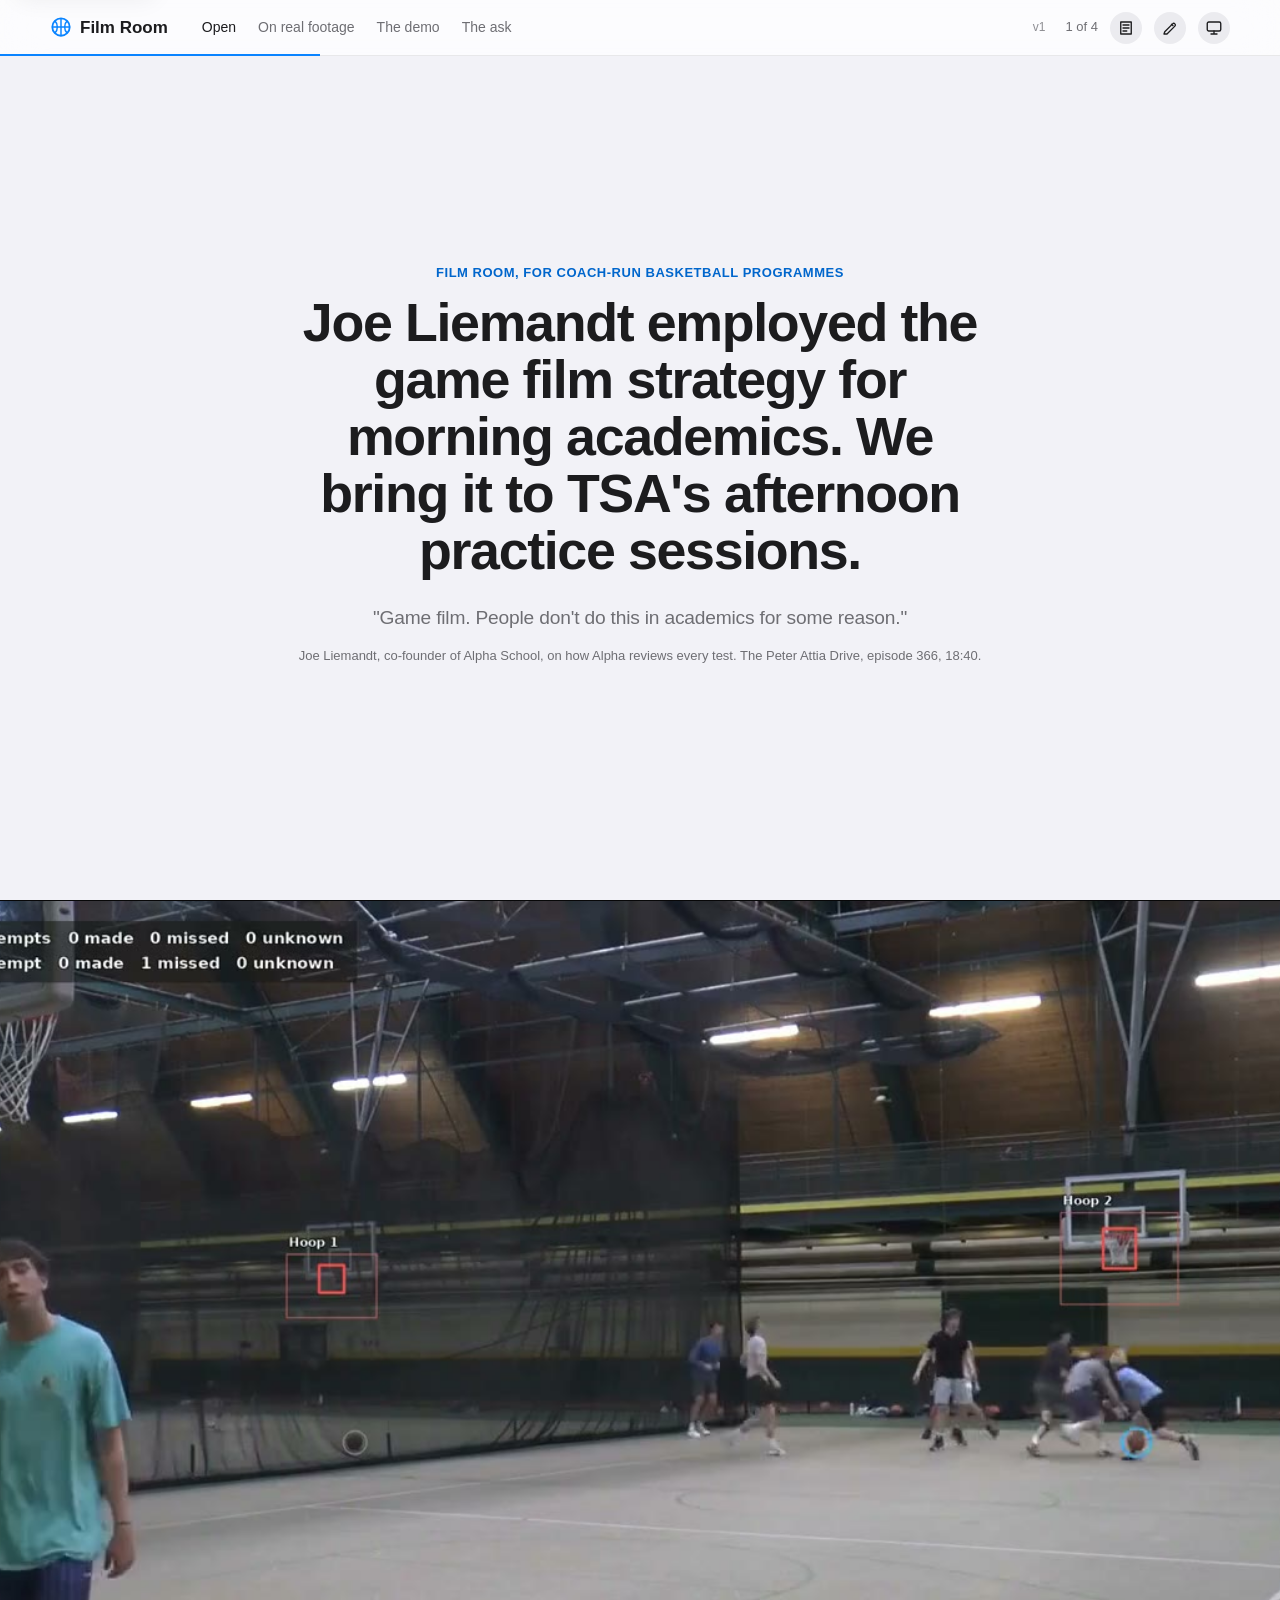
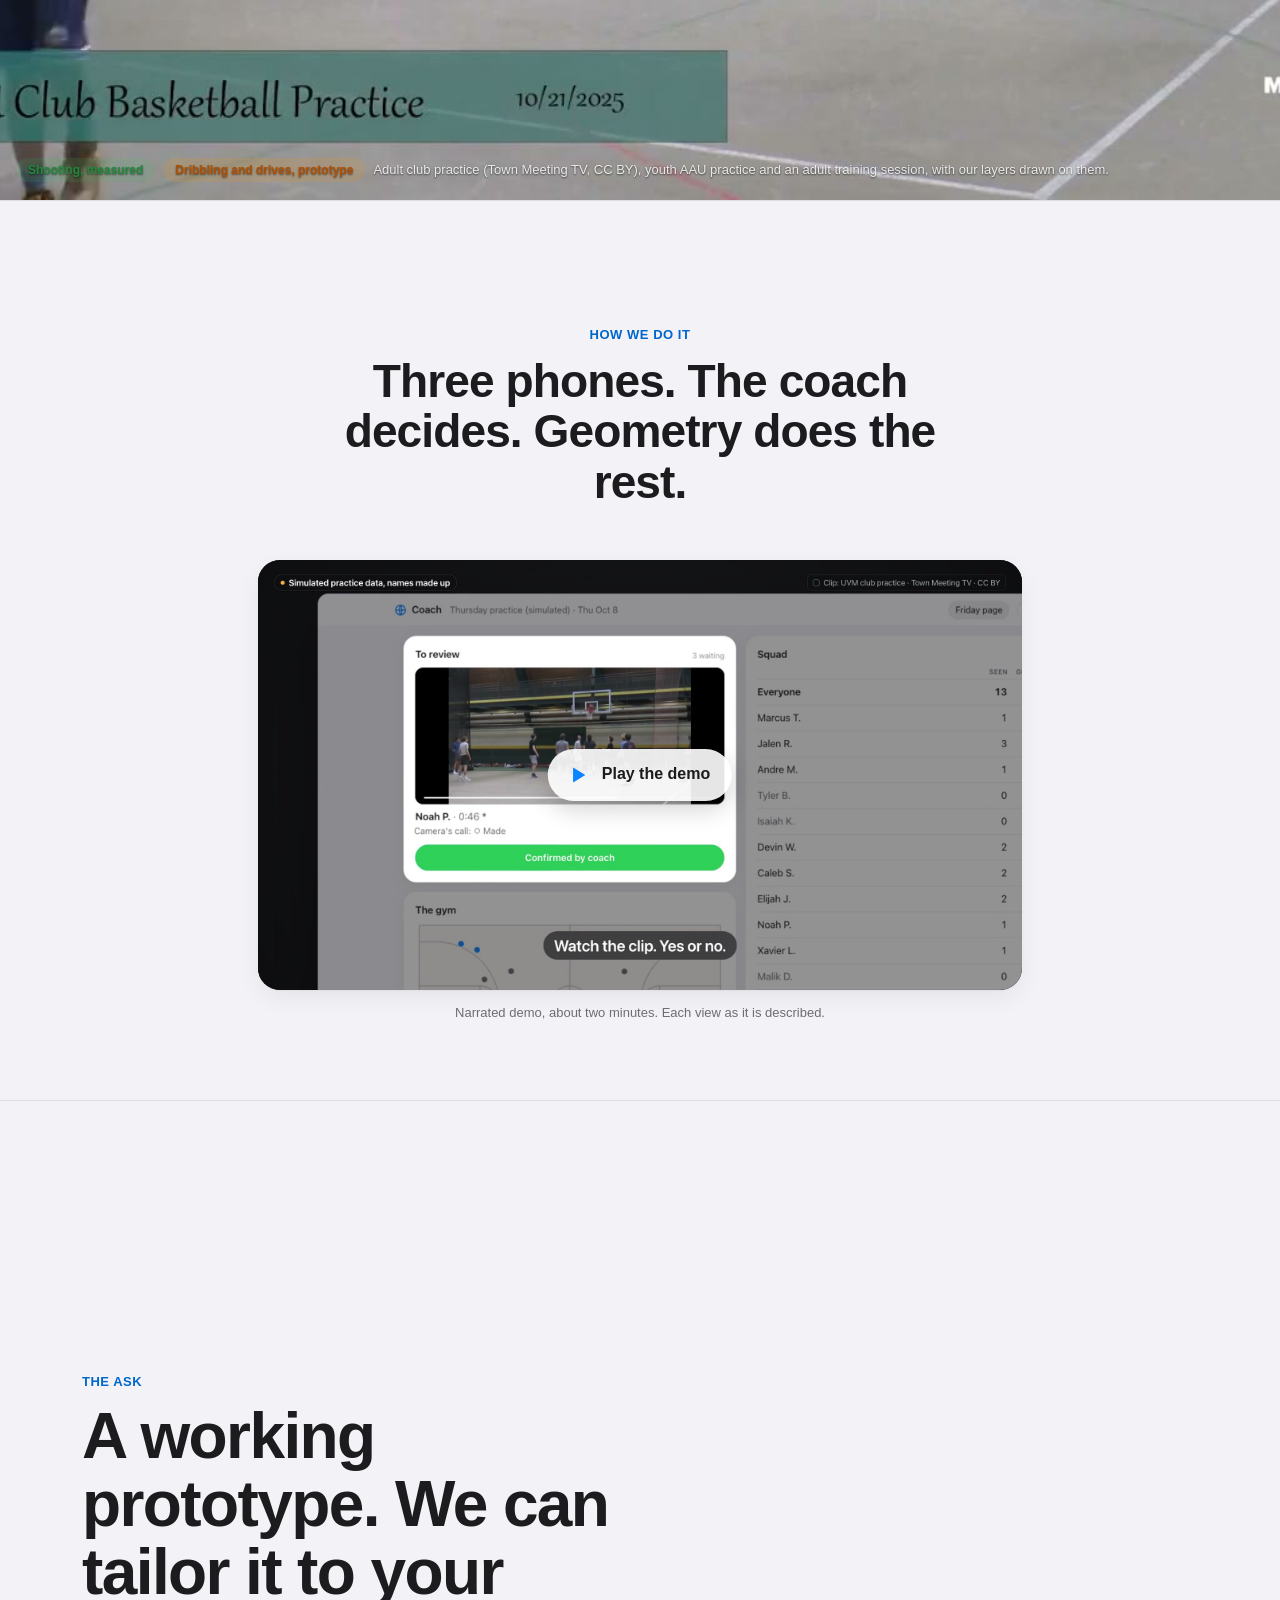
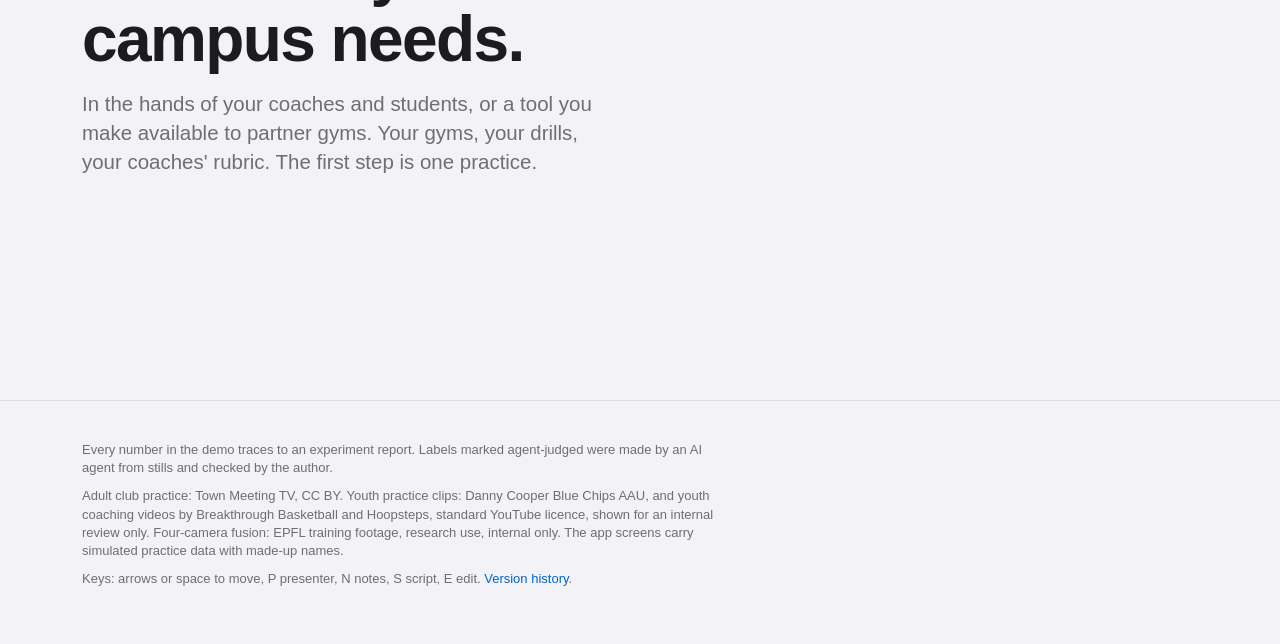
==== index.html @ 96614eb0 "Film Room pitch page v1: four sections, script drawer, edit mode, publish to GitHub Co-Authored-By: " ====
<!doctype html>
<html lang="en">
<head>
<meta charset="utf-8">
<meta name="viewport" content="width=device-width, initial-scale=1, viewport-fit=cover">
<title>Film Room</title>
<meta name="description" content="Film Room brings the game film strategy to the afternoon practice session. Three phones a coach sets up put every drill, every basket and every child on record.">
<meta name="color-scheme" content="light only">
<meta name="theme-color" content="#F2F2F7">
<meta name="robots" content="noindex">
<link rel="icon" href="favicon.svg" type="image/svg+xml">
<link rel="stylesheet" href="styles.css">
<link rel="stylesheet" href="editor.css">
</head>
<body>
<a class="skip" href="#deck">Skip to content</a>

<header class="nav" id="nav">
  <a class="brand" href="#hero" aria-label="Film Room, back to the start">
    <svg viewBox="0 0 24 24" aria-hidden="true"><circle cx="12" cy="12" r="9.5" fill="none" stroke="currentColor" stroke-width="2"/><path d="M2.5 12h19M12 2.5v19M5.3 5.3c3.6 3.2 3.6 10.2 0 13.4M18.7 5.3c-3.6 3.2-3.6 10.2 0 13.4" fill="none" stroke="currentColor" stroke-width="1.6"/></svg>
    <span>Film Room</span>
  </a>
  <nav class="links" id="links" aria-label="Sections"></nav>
  <span class="spacer"></span>
  <span class="version" id="version-label" title="Published version"></span>
  <span class="counter" id="counter" aria-live="off"><span id="c-now">1</span> of <span id="c-all">4</span></span>
  <button class="icon-btn" id="script-btn" type="button" aria-pressed="false" title="Script (S)" aria-label="Script drawer">
    <svg viewBox="0 0 24 24" aria-hidden="true"><path d="M5 4h14v16H5zM8 8h8M8 12h8M8 16h5" fill="none" stroke="currentColor" stroke-width="1.8" stroke-linecap="round" stroke-linejoin="round"/></svg>
  </button>
  <button class="icon-btn" id="edit-btn" type="button" aria-pressed="false" title="Edit (E)" aria-label="Edit mode">
    <svg viewBox="0 0 24 24" aria-hidden="true"><path d="M4 20h4l10.5-10.5a2.1 2.1 0 0 0-3-3L5 17z" fill="none" stroke="currentColor" stroke-width="1.8" stroke-linejoin="round"/><path d="M13.5 6.5l3 3" stroke="currentColor" stroke-width="1.8"/></svg>
  </button>
  <button class="icon-btn" id="present-btn" type="button" aria-pressed="false" title="Presenter mode (P)" aria-label="Presenter mode">
    <svg viewBox="0 0 24 24" aria-hidden="true"><rect x="3" y="4" width="18" height="12" rx="2" fill="none" stroke="currentColor" stroke-width="1.8"/><path d="M12 16v4M8 20h8" stroke="currentColor" stroke-width="1.8" stroke-linecap="round"/></svg>
  </button>
  <div class="progress" aria-hidden="true"><div class="progress-bar" id="progress"></div></div>
</header>

<div class="editbar" id="editbar" hidden>
  <span class="editbar-msg" id="edit-msg">Editing. Click any text to change it. Drafts save in this browser.</span>
  <span class="spacer"></span>
  <button type="button" class="btn btn-sm" id="revert-btn">Discard draft</button>
  <button type="button" class="btn btn-sm" id="download-btn">Download copy</button>
  <button type="button" class="btn btn-sm btn-primary" id="publish-btn">Publish</button>
  <button type="button" class="btn btn-sm" id="done-btn">Done</button>
</div>

<main id="deck"></main>

<aside class="drawer" id="drawer" hidden aria-label="Script">
  <div class="drawer-head">
    <h2>The script</h2>
    <span class="foot" id="drawer-sub">What to say on each screen. Press S to hide.</span>
    <button type="button" class="icon-btn" id="drawer-close" aria-label="Close script">&#215;</button>
  </div>
  <div class="drawer-body" id="drawer-body"></div>
</aside>

<footer class="site-foot">
  <div class="inner">
    <p id="foot-provenance" data-field="footer.provenance"></p>
    <p id="foot-footage" data-field="footer.footage"></p>
    <p>Keys: arrows or space to move, P presenter, N notes, S script, E edit. <a href="versions/index.html" id="versions-link">Version history</a>.</p>
  </div>
</footer>

<div class="presenter" id="presenter" hidden>
  <div class="p-bar">
    <button type="button" class="p-btn" id="p-prev" aria-label="Previous section">&#8249;</button>
    <span class="p-count" id="p-count">1 / 4</span>
    <button type="button" class="p-btn" id="p-next" aria-label="Next section">&#8250;</button>
    <button type="button" class="p-btn p-text" id="p-notes" aria-pressed="false">Script</button>
    <button type="button" class="p-btn p-text" id="p-exit">Exit</button>
  </div>
  <aside class="notes" id="notes" hidden><p class="notes-title" id="notes-title"></p><p id="notes-text"></p></aside>
</div>

<dialog class="save" id="publish-dialog">
  <form method="dialog" id="publish-form">
    <h3 id="publish-title">Publish</h3>
    <label>Your name <input name="name" required autocomplete="name"></label>
    <label>What changed, and why? <textarea name="note" rows="3" placeholder="e.g. Shortened the opening; moved the video above the footage."></textarea></label>
    <label id="token-label">GitHub token <input name="token" type="password" autocomplete="off" spellcheck="false">
      <span class="small">Needed once, then kept in this browser. Create a <a href="https://github.com/settings/personal-access-tokens/new" target="_blank" rel="noopener">fine-grained token</a> with resource owner <b>trilogy-group</b>, only the <b>film-room-pitch</b> repository, and <b>Contents: Read and write</b>.</span>
    </label>
    <p class="small" id="publish-help">Publishes to the shared link, so everyone sees it. The version history records who changed what.</p>
    <p class="error" id="publish-error" hidden></p>
    <menu>
      <button type="button" class="btn btn-sm" id="publish-cancel">Cancel</button>
      <button type="submit" class="btn btn-sm btn-primary" id="publish-go">Publish</button>
    </menu>
  </form>
</dialog>

<!-- CONTENT: everything the page shows and says. Edit mode rewrites this block; Publish commits the file. -->
<script id="content" type="application/json">
{
 "version": 1,
 "history": [],
 "sections": [
  {
   "id": "hero",
   "kind": "hero",
   "title": "Open",
   "eyebrow": "Film Room, for coach-run basketball programmes",
   "headline": "Joe Liemandt employed the game film strategy for morning academics. We bring it to TSA's afternoon practice sessions.",
   "quote": "\"Game film. People don't do this in academics for some reason.\"",
   "attribution": "Joe Liemandt, co-founder of Alpha School, on how Alpha reviews every test. The Peter Attia Drive, episode 366, 18:40.",
   "script": "Thank you for the time, and for the chance to introduce a concept I have prototyped. Joe Liemandt used the game film strategy for the morning academics. I want to bring it to the afternoon practice sessions.\n\nA practice happens in twelve places at once. The coach stands in one of them and coaches that child well. What the other eleven did this afternoon lives in one place: memory. Last week's version is already gone. A child is shown the move five times and still cannot see how their rep differs from the coach's, because neither rep was kept. And a family pays for an afternoon they never see."
  },
  {
   "id": "footage",
   "kind": "fullvideo",
   "title": "On real footage",
   "src": "assets/clips/drills.mp4",
   "poster": "assets/clips/drills.jpg",
   "pills": [["green", "Shooting, measured"], ["amber", "Dribbling and drives, prototype"]],
   "caption": "Adult club practice (Town Meeting TV, CC BY), youth AAU practice and an adult training session, with our layers drawn on them.",
   "script": "This is real practice footage with our detections running on it. Shots are called at the basket they were taken at. Every bounce is ticked, left hand and right. Drives are traced from the catch to the rim. And four cameras on one floor are fused into one player. Shooting is measured. Dribbling and drives are prototypes, and we say so."
  },
  {
   "id": "how",
   "kind": "demo",
   "title": "The demo",
   "eyebrow": "How we do it",
   "headline": "Three phones. The coach decides. Geometry does the rest.",
   "src": "assets/demo.mp4",
   "webm": "assets/demo.webm",
   "poster": "assets/demo-poster.jpg",
   "caption": "Narrated demo, about two minutes. Each view as it is described.",
   "script": "Here is the product. Let me walk you through it.\n\nNo heavy equipment. No sensors. Just three phones. Two at the corners on one side of the gym, one on the far sideline, each on a tripod. Nothing is fixed to the building. Each phone sees the same floor from a different place. Where two views cross, we know where a body or a ball is, in three dimensions. The coach runs practice as usual.\n\nThe whole afternoon goes on record. Every drill, every basket, every child. Shooting, dribbling, drives and finishes.\n\nThe coach records the rep once, and it becomes the reference for that drill. From then on, every child's rep is measured against it. After practice, the coach gets a montage to review, each clip with the camera's call. And one view of the whole group: how each child performed, week to week.\n\nEvery child's rep is set beside the coach's. Time from gather to release. Knee bend at the dip. Arc of the ball at the rim. From that, one line for the child: hold your finish a beat longer. Not a grade. One thing to try. The same for a finish: first step after the catch, and the landing. The line: land on two feet.\n\nThe child sees their rep, the coach's rep, and their own best from last month. No score. No rank. The parent sees the coach's line for the week, attendance, and a clip to keep.\n\nThe admin sees every campus on one screen. Sessions recorded, reps on record, calls confirmed, families reached. A reference rep from one coach can be used at every gym."
  },
  {
   "id": "ask",
   "kind": "ask",
   "title": "The ask",
   "eyebrow": "The ask",
   "headline": "A working prototype. We can tailor it to your campus needs.",
   "lead": "In the hands of your coaches and students, or a tool you make available to partner gyms. Your gyms, your drills, your coaches' rubric. The first step is one practice.",
   "script": "Imagine a coach who does not have to keep tabs on twelve children and every rep they took. How did Caleb do today? How well? Where exactly did it go wrong? Today that lives in the coach's head, week after week, all year. Imagine it kept for them instead.\n\nImagine a child who still cannot get the landing right and does not have to wait for the coach to show it again, because the reference rep is right there beside their own.\n\nImagine a parent who can watch their child get better, and share a clip with the family.\n\nAnd imagine you, and your admin, able to look across every campus, every gym, every session, on one screen. The best reference reps from your best coaches, filed once in Fort Worth and reused in Houston on Monday. With nothing installed. No five or ten thousand dollar box above one rim that only watches shooting, when dribbling and finishing are where most of the afternoon goes.\n\nWe do not have to imagine it. This is exactly what we have prototyped. I would like to work with you on how it becomes a product that fits TSA. Maybe something you put in the hands of your coaches and students. Maybe a tool you make available to partner gyms, the way franchises do. We can tailor it to your campus needs. The first step is one practice."
  }
 ],
 "footer": {
  "provenance": "Every number in the demo traces to an experiment report. Labels marked agent-judged were made by an AI agent from stills and checked by the author.",
  "footage": "Adult club practice: Town Meeting TV, CC BY. Youth practice clips: Danny Cooper Blue Chips AAU, and youth coaching videos by Breakthrough Basketball and Hoopsteps, standard YouTube licence, shown for an internal review only. Four-camera fusion: EPFL training footage, research use, internal only. The app screens carry simulated practice data with made-up names."
 }
}
</script>

<script src="app.js" defer></script>
<script src="editor.js" defer></script>
</body>
</html>
---- styles.css ----
/* Film Room landing v3. Light only, Apple HIG card style (as demo-app/): white cards on #F2F2F7,
   one accent #0A84FF, hairlines rgba(60,60,67,.12), glass only on the top nav. One idea per slide. */
:root {
  color-scheme: light only;
  --bg: #f2f2f7;
  --card: #ffffff;
  --text: #1c1c1e;
  --text-2: #6e6e73;
  --text-3: #8e8e93;
  --hair: rgba(60, 60, 67, 0.12);
  --fill: rgba(118, 118, 128, 0.12);
  --fill-2: rgba(118, 118, 128, 0.2);
  --accent: #0a84ff;
  --accent-press: #0071e3;
  --accent-text: #0066cc;
  --green: #248a3d;
  --red: #c4302b;
  --amber: #b25000;
  --amber-bg: rgba(255, 149, 0, 0.14);
  --glass: rgba(255, 255, 255, 0.72);
  --glass-line: rgba(0, 0, 0, 0.08);
  --blur: blur(20px) saturate(180%);
  --shadow: 0 1px 2px rgba(0, 0, 0, 0.04), 0 8px 24px rgba(0, 0, 0, 0.06);
  --r-card: 22px;
  --r-media: 14px;
  --nav-h: 56px;
  --ease: cubic-bezier(0.22, 1, 0.36, 1);
  --dur: 200ms;
  --font: -apple-system, BlinkMacSystemFont, "SF Pro Text", "SF Pro Display", "Helvetica Neue", Helvetica, Arial, sans-serif;
}

*, *::before, *::after { box-sizing: border-box; }
html {
  font-family: var(--font); font-size: 17px; line-height: 1.4; color: var(--text); background: var(--bg);
  -webkit-font-smoothing: antialiased; text-rendering: optimizeLegibility; -webkit-text-size-adjust: 100%;
  scroll-behavior: smooth;
}
body { margin: 0; background: var(--bg); overflow-x: hidden; }
img, video { display: block; max-width: 100%; height: auto; }
a { color: var(--accent-text); text-decoration: none; }
a:hover { text-decoration: underline; }
button { font: inherit; color: inherit; }
:focus-visible { outline: 3px solid color-mix(in srgb, var(--accent) 55%, transparent); outline-offset: 2px; border-radius: 8px; }
h1, h2, h3, p, ul, ol, figure, blockquote { margin: 0; }
strong { font-weight: 600; }
[hidden] { display: none !important; }
.sr { position: absolute; width: 1px; height: 1px; overflow: hidden; clip: rect(0 0 0 0); white-space: nowrap; }
.skip { position: absolute; left: 16px; top: -48px; z-index: 100; background: var(--card); padding: 8px 14px; border-radius: 10px; box-shadow: var(--shadow); }
.skip:focus { top: 8px; }

/* ---------- glass nav ---------- */
.nav {
  position: fixed; top: 0; left: 0; right: 0; z-index: 40; height: var(--nav-h);
  display: flex; align-items: center; gap: 12px; padding: 0 max(16px, calc((100vw - 1180px) / 2));
  background: var(--glass); backdrop-filter: var(--blur); -webkit-backdrop-filter: var(--blur);
  border-bottom: 1px solid var(--glass-line); transition: transform 300ms var(--ease), opacity 300ms var(--ease);
}
.brand { display: inline-flex; align-items: center; gap: 8px; font-weight: 600; color: var(--text); white-space: nowrap; }
.brand:hover { text-decoration: none; }
.brand svg { width: 22px; height: 22px; color: var(--accent); flex: none; }
.links { display: flex; gap: 2px; margin-left: 12px; }
.links a { color: var(--text-2); font-size: 14px; padding: 6px 10px; border-radius: 999px; white-space: nowrap; }
.links a:hover { color: var(--text); background: var(--fill); text-decoration: none; }
.links a.on { color: var(--text); }
.spacer { flex: 1; }
.counter { font-size: 13px; color: var(--text-2); font-variant-numeric: tabular-nums; white-space: nowrap; }
.icon-btn { width: 32px; height: 32px; border-radius: 999px; border: 0; background: var(--fill); display: inline-grid; place-items: center; cursor: pointer; flex: none; }
.icon-btn:hover { background: var(--fill-2); }
.icon-btn svg { width: 18px; height: 18px; }
.progress { position: absolute; left: 0; right: 0; bottom: -1px; height: 2px; }
.progress-bar { height: 100%; width: 0; background: var(--accent); transition: width 300ms var(--ease); }

/* ---------- buttons ---------- */
.btn { display: inline-flex; align-items: center; justify-content: center; gap: 6px; height: 36px; padding: 0 18px; border-radius: 999px; border: 0; background: var(--fill); color: var(--accent-text); font-size: 15px; font-weight: 600; cursor: pointer; white-space: nowrap; transition: background var(--dur) var(--ease); }
.btn:hover { background: var(--fill-2); text-decoration: none; }
.btn-primary { background: var(--accent); color: #fff; }
.btn-primary:hover { background: var(--accent-press); }
.btn-lg { height: 50px; padding: 0 28px; font-size: 17px; }
.btn-sm { height: 30px; padding: 0 14px; font-size: 13px; }
.btn-nav { height: 32px; padding: 0 14px; font-size: 14px; }

/* ---------- slides ---------- */
.slide {
  min-height: 100vh; min-height: 100svh; display: flex; align-items: center;
  padding: calc(var(--nav-h) + 40px) 0 48px; scroll-snap-align: start; position: relative;
}
.slide + .slide { border-top: 1px solid var(--hair); }
.inner { width: 100%; max-width: 1180px; margin: 0 auto; padding: 0 32px; }
.eyebrow { font-size: 13px; font-weight: 600; letter-spacing: 0.04em; text-transform: uppercase; color: var(--accent-text); margin-bottom: 12px; }
.display { font-size: clamp(36px, 5vw, 64px); line-height: 1.06; letter-spacing: -0.025em; font-weight: 700; max-width: 18ch; }
.title { font-size: clamp(30px, 3.6vw, 48px); line-height: 1.1; letter-spacing: -0.02em; font-weight: 700; max-width: 24ch; margin-bottom: 32px; }
.lead { font-size: clamp(19px, 1.6vw, 22px); line-height: 1.4; color: var(--text); max-width: 46ch; }
.body { font-size: 17px; color: var(--text-2); max-width: 52ch; }
.foot { font-size: 13px; line-height: 1.4; color: var(--text-2); }
.src { font-size: 12px; line-height: 1.4; color: var(--text-3); }
.src a, .foot a { color: var(--accent-text); }
h3 { font-size: 17px; line-height: 1.3; font-weight: 600; margin-bottom: 6px; }

.card { background: var(--card); border-radius: var(--r-card); box-shadow: var(--shadow); padding: 24px; }
.media { padding: 12px; display: flex; flex-direction: column; gap: 10px; }
.media img, .media video { border-radius: var(--r-media); width: 100%; }
.media figcaption { padding: 2px 6px 4px; }
.media-shot img { border: 1px solid var(--hair); }
.media-phone { max-width: 300px; justify-self: center; }
.media-phone img { max-height: 62vh; object-fit: cover; object-position: top; }

.split { display: grid; grid-template-columns: minmax(0, 7fr) minmax(0, 5fr); gap: 24px; align-items: center; }
.split-wide { grid-template-columns: minmax(0, 8fr) minmax(0, 4fr); }
.split-phone { grid-template-columns: minmax(0, 6fr) minmax(0, 5fr); }
.split-even { grid-template-columns: 1fr 1fr; align-items: stretch; }
.side { display: flex; flex-direction: column; gap: 16px; }

.cards3 { display: grid; grid-template-columns: repeat(3, minmax(0, 1fr)); gap: 16px; }
.cards2 { display: grid; grid-template-columns: repeat(2, minmax(0, 1fr)); gap: 16px; margin-top: 40px; max-width: 760px; }
.cards2 .card p + p { margin-top: 4px; }
.actions { display: flex; flex-wrap: wrap; gap: 12px 16px; align-items: center; margin-top: 32px; }

/* hero */
.slide-hero .inner { text-align: center; display: flex; flex-direction: column; align-items: center; }
.slide-hero .display { margin: 0 auto; max-width: 20ch; font-size: clamp(36px, 4.6vw, 60px); }
.slide-hero .lead { margin: 16px auto 0; color: var(--text-2); }
.hero-video { margin-top: 32px; width: min(100%, calc((100svh - 470px) * 16 / 9), 980px); min-width: min(100%, 480px); }
.hero-video figcaption { margin-top: 10px; }
.video-frame { position: relative; border-radius: var(--r-card); overflow: hidden; background: #000; box-shadow: var(--shadow); aspect-ratio: 16 / 9; }
.video-frame video { width: 100%; height: 100%; object-fit: cover; }
.play {
  position: absolute; left: 50%; top: 50%; transform: translate(-50%, -50%);
  display: inline-flex; align-items: center; gap: 10px; height: 52px; padding: 0 22px 0 16px; border-radius: 999px; border: 0; cursor: pointer;
  background: rgba(255, 255, 255, 0.9); color: var(--text); font-size: 16px; font-weight: 600; box-shadow: 0 8px 24px rgba(0, 0, 0, 0.18);
  transition: transform var(--dur) var(--ease), background var(--dur) var(--ease);
}
.play:hover { background: #fff; transform: translate(-50%, -50%) scale(1.03); }
.play svg { width: 28px; height: 28px; color: var(--accent); }
.video-frame.playing .play { display: none; }

/* problem */
.tiles3 { display: grid; grid-template-columns: repeat(3, minmax(0, 1fr)); gap: 16px; max-width: 760px; }
.tile { background: var(--card); border-radius: var(--r-card); box-shadow: var(--shadow); padding: 28px 24px; display: flex; flex-direction: column; gap: 4px; }
.big { font-size: clamp(40px, 5vw, 72px); line-height: 1; font-weight: 700; letter-spacing: -0.03em; font-variant-numeric: tabular-nums; }
.tile-label { color: var(--text-2); font-size: 17px; }
.quote { margin-top: 24px; max-width: 760px; }
.quote p { font-size: clamp(19px, 1.7vw, 24px); line-height: 1.35; font-weight: 500; letter-spacing: -0.01em; }
.quote footer { margin-top: 12px; }

/* stats */
.stat { display: flex; flex-direction: column; gap: 10px; }
.stat .big { font-size: clamp(36px, 3.8vw, 56px); color: var(--accent); }
.stat p:not(.src) { font-size: 17px; }
.stat .src { margin-top: auto; padding-top: 8px; border-top: 1px solid var(--hair); }

/* steps */
.steps { list-style: none; padding: 0; display: flex; flex-direction: column; gap: 12px; }
.steps li { display: flex; gap: 16px; align-items: flex-start; padding: 18px 20px; }
.steps p { color: var(--text-2); font-size: 15px; }
.step-n { flex: none; width: 30px; height: 30px; border-radius: 50%; background: var(--accent); color: #fff; display: grid; place-items: center; font-weight: 600; font-size: 15px; }

/* shots / callouts */
.pill { display: inline-flex; align-items: center; height: 26px; padding: 0 12px; border-radius: 999px; background: var(--fill); font-size: 13px; font-weight: 600; color: var(--text); align-self: flex-start; }
.pill-amber { background: var(--amber-bg); color: var(--amber); }
.pill-stop { background: rgba(255, 59, 48, 0.1); color: var(--red); }
.callout { padding: 16px; display: flex; flex-direction: column; gap: 12px; }
.callout img { border-radius: 12px; border: 1px solid var(--hair); }
.plot { border: 1px solid var(--hair); max-height: 34vh; object-fit: contain; background: #fff; }

/* coach mini cards */
.mini-cards { list-style: none; padding: 0; display: flex; flex-direction: column; gap: 12px; }
.mini-cards li { padding: 18px 20px; }
.mini-cards p { color: var(--text-2); font-size: 15px; }

/* no score */
.nogo { display: flex; gap: 16px; align-items: center; padding: 18px 20px; }
.nogo-slot { flex: none; width: 64px; height: 64px; border-radius: 16px; border: 2px dashed var(--hair); background: repeating-linear-gradient(45deg, transparent 0 6px, rgba(60, 60, 67, 0.04) 6px 12px); }
.nogo p { font-size: 15px; color: var(--text-2); }
.nogo strong { color: var(--text); }

/* spikes */
.spike { display: flex; flex-direction: column; gap: 12px; }
.spike-n { width: 30px; height: 30px; border-radius: 50%; background: var(--fill); color: var(--accent-text); display: grid; place-items: center; font-weight: 700; font-size: 15px; }
.spike h3 { font-size: 20px; line-height: 1.25; letter-spacing: -0.01em; margin: 0; }
.spike .num { font-size: 16px; color: var(--text-2); }
.spike .num strong { display: block; font-size: 34px; line-height: 1.1; color: var(--accent); letter-spacing: -0.02em; margin-bottom: 2px; }
.spike .src { margin-top: auto; padding-top: 8px; border-top: 1px solid var(--hair); }

/* results */
.slide-table .title { margin-bottom: 20px; }
.table-card { padding: 4px 8px; overflow: hidden; }
.results { width: 100%; border-collapse: collapse; font-size: 14px; line-height: 1.3; }
.results th, .results td { text-align: left; vertical-align: top; padding: 10px 12px; border-bottom: 1px solid var(--hair); }
.results thead th { font-size: 11px; font-weight: 600; letter-spacing: 0.04em; text-transform: uppercase; color: var(--text-2); padding-top: 14px; }
.results tbody tr:last-child th, .results tbody tr:last-child td { border-bottom: 0; }
.results tbody.more tr:first-child th, .results tbody.more tr:first-child td { border-top: 1px solid var(--hair); }
.results tbody th { font-weight: 600; width: 26%; }
.results td:nth-child(2) { font-variant-numeric: tabular-nums; width: 24%; }
.cav { display: block; font-weight: 400; font-size: 12px; color: var(--text-3); margin-top: 2px; }
.v { display: inline-flex; align-items: center; gap: 6px; white-space: nowrap; font-weight: 600; font-size: 13px; }
.v::before { content: ""; width: 8px; height: 8px; border-radius: 50%; flex: none; }
.v-us { color: var(--green); } .v-us::before { background: #34c759; }
.v-them { color: var(--red); } .v-them::before { background: #ff3b30; }
.v-tie { color: var(--text); } .v-tie::before { background: var(--text-3); }
.v-na { color: var(--text-2); } .v-na::before { box-shadow: inset 0 0 0 1.5px var(--text-3); }
.table-foot { display: flex; gap: 16px; align-items: flex-start; margin-top: 14px; }
.table-foot .foot { max-width: 80ch; }

/* limits */
.nolist { list-style: none; padding: 0; margin-top: 8px; }
.nolist li { padding: 10px 0 10px 30px; border-bottom: 1px solid var(--hair); position: relative; font-size: 17px; }
.nolist li:last-child { border-bottom: 0; }
.nolist li::before { content: ""; position: absolute; left: 4px; top: 50%; width: 14px; height: 2px; background: var(--red); transform: translateY(-50%); border-radius: 2px; }
.verbatim { font-size: 15px; line-height: 1.5; color: var(--text-2); margin-top: 8px; }

/* pilot */
.timeline .card { display: flex; flex-direction: column; gap: 10px; }
.timeline p { color: var(--text-2); font-size: 15px; }
.tight { padding-left: 18px; color: var(--text-2); font-size: 15px; }
.tight li + li { margin-top: 6px; }
.card-stop { box-shadow: var(--shadow), inset 0 0 0 1px rgba(255, 59, 48, 0.18); }

/* ask */
.slide-ask .display { max-width: 16ch; }
.slide-ask .lead { margin-top: 16px; color: var(--text-2); }

/* footer */
.site-foot { padding: 40px 0 56px; border-top: 1px solid var(--hair); }
.site-foot p { font-size: 13px; color: var(--text-2); max-width: 90ch; }
.site-foot p + p { margin-top: 10px; }

/* ---------- presenter mode ---------- */
.presenter { position: fixed; left: 0; right: 0; bottom: 0; z-index: 50; pointer-events: none; display: flex; flex-direction: column; align-items: center; gap: 10px; padding: 0 16px max(16px, env(safe-area-inset-bottom)); }
.p-bar, .notes { pointer-events: auto; }
.p-bar {
  display: flex; align-items: center; gap: 4px; padding: 4px; border-radius: 999px;
  background: var(--glass); backdrop-filter: var(--blur); -webkit-backdrop-filter: var(--blur); border: 1px solid var(--glass-line); box-shadow: var(--shadow);
  opacity: 0.35; transition: opacity var(--dur) var(--ease);
}
.p-bar:hover, .p-bar:focus-within { opacity: 1; }
.p-btn { height: 32px; min-width: 32px; border: 0; border-radius: 999px; background: transparent; cursor: pointer; font-size: 20px; line-height: 1; color: var(--text); }
.p-btn:hover { background: var(--fill); }
.p-text { font-size: 13px; font-weight: 600; padding: 0 12px; color: var(--accent-text); }
.p-btn[aria-pressed="true"] { background: var(--fill-2); }
.p-count { font-size: 13px; color: var(--text-2); font-variant-numeric: tabular-nums; padding: 0 6px; }
.notes { width: min(720px, 100%); max-height: 34vh; overflow: auto; background: var(--card); border-radius: 18px; box-shadow: 0 12px 40px rgba(0, 0, 0, 0.16); padding: 16px 20px; font-size: 15px; line-height: 1.5; color: var(--text); order: -1; }
.notes-title { font-size: 11px; font-weight: 600; letter-spacing: 0.04em; text-transform: uppercase; color: var(--text-2); margin-bottom: 4px; }
body.presenting .nav { transform: translateY(-100%); opacity: 0; pointer-events: none; }
body.presenting .slide { padding-top: 40px; }
body.presenting .site-foot { display: none; }

/* ---------- snapping: mandatory only where slides fit the screen ---------- */
@media (min-width: 900px) and (min-height: 680px) {
  html { scroll-snap-type: y mandatory; }
  .site-foot { scroll-snap-align: end; }
}
@media (max-width: 899px), (max-height: 679px) {
  html { scroll-snap-type: y proximity; }
}

/* ---------- responsive ---------- */
@media (max-width: 1080px) { .links { display: none; } }
@media (max-width: 899px) {
  .inner { padding: 0 16px; }
  .slide { padding: calc(var(--nav-h) + 28px) 0 40px; align-items: flex-start; }
  .split, .split-wide, .split-phone, .split-even { grid-template-columns: 1fr; gap: 16px; }
  .cards3 { grid-template-columns: 1fr; gap: 12px; }
  .cards2 { grid-template-columns: 1fr; gap: 12px; margin-top: 28px; }
  .title { margin-bottom: 20px; }
  .card { padding: 18px; }
  .media { padding: 8px; }
  .hero-video { width: 100%; min-width: 0; margin-top: 24px; }
  .media-phone img { max-height: 70vh; }
  .table-foot { flex-direction: column; }
  /* table as stacked cards */
  .table-card { background: none; box-shadow: none; padding: 0; overflow: visible; }
  .results, .results tbody, .results tr, .results th, .results td { display: block; width: auto !important; }
  .results thead { display: none; }
  .results tr { background: var(--card); border-radius: 18px; box-shadow: var(--shadow); padding: 12px 16px; margin-bottom: 10px; }
  .results tbody.more tr:first-child th, .results tbody.more tr:first-child td { border-top: 0; }
  .results th, .results td { border: 0; padding: 3px 0; }
  .results tbody th { font-size: 15px; padding-bottom: 6px; }
  .results td { display: grid; grid-template-columns: 96px minmax(0, 1fr); gap: 8px; font-size: 14px; padding: 2px 0; }
  .results tr { padding: 10px 14px; margin-bottom: 8px; }
  .results td::before { content: attr(data-l); color: var(--text-2); font-size: 12px; padding-top: 1px; }
}
@media (max-width: 560px) {
  .brand span { display: none; }
  .nav { gap: 8px; }
  .btn-nav { font-size: 13px; padding: 0 12px; }
  .tiles3 { gap: 8px; }
  .tile { padding: 18px 14px; }
  .tile-label { font-size: 14px; }
  .play { height: 44px; font-size: 15px; padding: 0 18px 0 12px; }
  .btn-lg { width: 100%; }
}
@media (prefers-reduced-motion: reduce) {
  html { scroll-behavior: auto; }
  *, *::before, *::after { transition: none !important; }
}

/* what we measure */
.drills { display: grid; grid-template-columns: repeat(3, minmax(0, 1fr)); gap: 10px; }
.drill { display: flex; flex-direction: column; gap: 6px; padding: 14px 16px; }
.drill h3 { font-size: 17px; margin: 0; letter-spacing: -0.01em; }
.drill p { color: var(--text-2); font-size: 14px; line-height: 1.35; }
.drill .pill { height: 22px; font-size: 12px; padding: 0 10px; }
.drill .src { margin-top: auto; padding-top: 6px; border-top: 1px solid var(--hair); font-size: 12px; }
#measure .title { margin-bottom: 18px; }
.pill-green { background: rgba(52, 199, 89, 0.12); color: var(--green); }
.how-line { margin-top: 14px; max-width: 90ch; font-size: 13.5px; }

/* compare table */
.compare th, .compare td { font-size: 13.5px; }
.compare tbody th { width: 20%; }
.compare td:nth-child(2) { width: auto; }
.compare .v { white-space: normal; line-height: 1.25; }
.compare .v::before { margin-top: 5px; align-self: flex-start; }
.compare tr.us th, .compare tr.us td { background: rgba(10, 132, 255, 0.05); }

/* progress */
.trend img { width: 100%; max-width: 390px; display: block; margin: 0 auto; }
.side .trend { margin-bottom: 12px; }

/* reels */
.reels { margin-top: 0; max-width: none; }
.reel { display: flex; flex-direction: column; gap: 12px; }
.reel-head { display: flex; justify-content: space-between; align-items: baseline; }
.reel-head h3 { margin: 0; font-size: 20px; letter-spacing: -0.01em; }
.reel > p { color: var(--text-2); font-size: 15px; }
.strip { list-style: none; padding: 0; display: grid; grid-template-columns: repeat(4, minmax(0, 1fr)); gap: 8px; }
.strip li { display: flex; flex-direction: column; gap: 6px; }
.strip img { width: 100%; aspect-ratio: 16 / 9; object-fit: cover; border-radius: 10px; border: 1px solid var(--hair); display: block; }
.strip span { font-size: 12px; color: var(--text-2); line-height: 1.25; }
@media (max-width: 899px) {
  .drills { grid-template-columns: 1fr; gap: 10px; }
  .strip { grid-template-columns: repeat(2, minmax(0, 1fr)); }
}
#shots .callout img { max-height: 170px; object-fit: cover; object-position: top; }
#growth .side .trend img { max-width: 300px; }
#growth .mini-cards li { padding: 14px 18px; }
#growth .mini-cards p { font-size: 14px; }
#shots .callout img { max-height: 150px; }
#growth .side .trend img { max-width: 260px; }
#growth .side .trend { margin-bottom: 8px; }
#growth .side .trend { padding: 0; box-shadow: none; background: transparent; border: 0; }
#growth .side .trend img { border-radius: 14px; border: 1px solid var(--hair); }
#growth .media > img { max-height: 58vh; object-fit: contain; object-position: top; background: #fff; }

/* restructure 2026-10-13 */
.quote-hero { margin: 0 auto 18px; max-width: 820px; text-align: center; }
.quote-hero p { font-size: clamp(20px, 1.9vw, 27px); color: var(--text-2); font-weight: 500; }
.slide-hero .display { max-width: 20ch; }
.split-views { grid-template-columns: minmax(0, 8fr) minmax(0, 4fr); align-items: start; }
.media-tall img { max-height: 62vh; object-fit: contain; object-position: top; background: #fff; }
.split-admin { grid-template-columns: minmax(0, 3fr) minmax(0, 8fr); align-items: start; }
.admin { padding: 18px 20px; display: flex; flex-direction: column; gap: 12px; }
.admin-head { display: flex; justify-content: space-between; align-items: baseline; }
.admin-head h3 { margin: 0; font-size: 20px; letter-spacing: -0.01em; }
.admin-table { width: 100%; border-collapse: collapse; font-size: 14px; font-variant-numeric: tabular-nums; }
.admin-table th, .admin-table td { text-align: left; padding: 9px 10px; border-bottom: 1px solid var(--hair); }
.admin-table thead th { font-size: 11px; font-weight: 600; letter-spacing: 0.04em; text-transform: uppercase; color: var(--text-2); }
.admin-table tbody tr:last-child td { border-bottom: 0; }
.admin-table td:first-child { font-weight: 600; }
.admin-foot { list-style: none; padding: 0; display: grid; grid-template-columns: repeat(3, minmax(0, 1fr)); gap: 10px; font-size: 14px; color: var(--text-2); }
.admin-foot li { padding: 10px 12px; background: var(--bg); border-radius: 12px; }
#how .hero-video { margin-top: 20px; }
.clips3 .media video { aspect-ratio: 16 / 9; object-fit: cover; }
.clips3 figcaption .pill { margin-right: 8px; vertical-align: middle; }
#footage .media video { aspect-ratio: 16 / 9; object-fit: cover; }
@media (max-width: 899px) {
  .split-views, .split-admin { grid-template-columns: 1fr; }
  .admin-foot { grid-template-columns: 1fr; }
  .admin-table { font-size: 12px; } .admin-table th, .admin-table td { padding: 7px 6px; }
}
#family .media-phone img { max-height: 54vh; }
#family .media-phone { max-width: 280px; }
.slide-hero .display { max-width: 24ch; font-size: clamp(32px, 4.2vw, 60px); }
.quote-under { margin-top: 26px; }
.quote-under p { font-size: clamp(17px, 1.5vw, 22px); }
.slide-full { padding: 0; background: #000; display: block; position: relative; }
.full-video { position: absolute; inset: 0; width: 100%; height: 100%; object-fit: cover; display: block; }
.full-caption { position: absolute; left: 16px; right: 16px; bottom: 18px; margin: 0; color: rgba(255,255,255,0.85); font-size: 13px; line-height: 1.4; text-shadow: 0 1px 2px rgba(0,0,0,0.6); display: flex; flex-wrap: wrap; gap: 8px; align-items: center; }
.full-caption .pill { height: 24px; font-size: 12px; }
body.presenting .slide-full { padding-top: 0; }
---- editor.css ----
/* Editor, script drawer and publish dialog. Light only, same tokens as styles.css. */
.version { font-size: 12px; color: var(--text-3); padding: 0 8px; font-variant-numeric: tabular-nums; }
.editbar { position: sticky; top: var(--nav-h); z-index: 40; display: flex; gap: 10px; align-items: center; padding: 10px 24px; background: #fff7e0; border-bottom: 1px solid rgba(178, 80, 0, 0.18); font-size: 14px; color: var(--amber); }
.editbar .spacer { flex: 1; }
body.editing [data-field] { outline: 1px dashed transparent; outline-offset: 3px; border-radius: 4px; cursor: text; transition: outline-color 0.15s; }
body.editing [data-field]:hover { outline-color: #b8c7da; }
body.editing [data-field]:focus { outline: 2px solid var(--accent); background: rgba(10, 132, 255, 0.04); }
body.editing .slide { position: relative; }
.section-tools { position: absolute; left: 24px; top: calc(var(--nav-h) + 12px); display: none; gap: 6px; z-index: 5; }
body.editing .section-tools { display: flex; }
.section-tools button { font: 600 12px/1 inherit; padding: 7px 10px; border-radius: 8px; cursor: pointer; border: 1px solid var(--hair); background: #fff; color: var(--text); }
.section-tools button:hover { background: var(--fill); }
.changed-mark { display: none; position: absolute; left: 24px; top: calc(var(--nav-h) + 52px); font-size: 11px; font-weight: 600; letter-spacing: 0.04em; text-transform: uppercase; color: var(--amber); background: var(--amber-bg); padding: 4px 8px; border-radius: 999px; }
.slide[data-changed="1"] .changed-mark { display: inline-block; }

/* drawer */
.drawer { position: fixed; top: 0; right: 0; bottom: 0; width: min(440px, 92vw); z-index: 60; background: var(--card); box-shadow: -12px 0 40px rgba(0, 0, 0, 0.12); display: flex; flex-direction: column; }
.drawer-head { display: flex; align-items: baseline; gap: 12px; padding: 18px 20px 12px; border-bottom: 1px solid var(--hair); }
.drawer-head h2 { font-size: 18px; margin: 0; }
.drawer-head .foot { flex: 1; }
.drawer-head .icon-btn { font-size: 20px; line-height: 1; }
.drawer-body { overflow: auto; padding: 8px 20px 24px; }
.script-item { padding: 14px 0; border-bottom: 1px solid var(--hair); }
.script-item:last-child { border-bottom: 0; }
.script-item h3 { font-size: 12px; font-weight: 600; letter-spacing: 0.04em; text-transform: uppercase; color: var(--text-2); margin: 0 0 6px; display: flex; justify-content: space-between; }
.script-item h3 a { color: var(--accent-text); text-decoration: none; font-weight: 500; text-transform: none; letter-spacing: 0; }
.script-item p { font-size: 15px; line-height: 1.5; white-space: pre-wrap; margin: 0; }
.script-item.on { background: rgba(10, 132, 255, 0.05); margin: 0 -12px; padding-left: 12px; padding-right: 12px; border-radius: 10px; }
body.drawer-open .inner { padding-right: min(460px, 50vw); }
@media (max-width: 899px) { body.drawer-open .inner { padding-right: 16px; } }

/* publish dialog */
dialog.save { border: 0; border-radius: 18px; padding: 24px; width: min(520px, 92vw); box-shadow: 0 24px 80px rgba(0, 0, 0, 0.2); }
dialog.save::backdrop { background: rgba(10, 12, 18, 0.55); }
dialog.save h3 { margin: 0 0 16px; font-size: 20px; }
dialog.save label { display: block; font-weight: 600; margin-bottom: 14px; font-size: 14px; }
dialog.save input, dialog.save textarea { display: block; width: 100%; margin-top: 6px; padding: 10px 12px; font: inherit; font-weight: 400; border: 1px solid var(--hair); border-radius: 8px; }
dialog.save .small { display: block; margin-top: 6px; color: var(--text-2); font-size: 13px; font-weight: 400; line-height: 1.4; }
dialog.save .error { color: var(--red); font-size: 14px; }
dialog.save menu { display: flex; justify-content: flex-end; gap: 10px; padding: 0; margin: 12px 0 0; }

/* versions page */
.versions { max-width: 760px; margin: 0 auto; padding: calc(var(--nav-h) + 40px) 24px 60px; }
.versions table { width: 100%; border-collapse: collapse; font-size: 14px; }
.versions th, .versions td { text-align: left; padding: 10px 8px; border-bottom: 1px solid var(--hair); vertical-align: top; }
.versions th { font-size: 11px; text-transform: uppercase; letter-spacing: 0.04em; color: var(--text-2); }
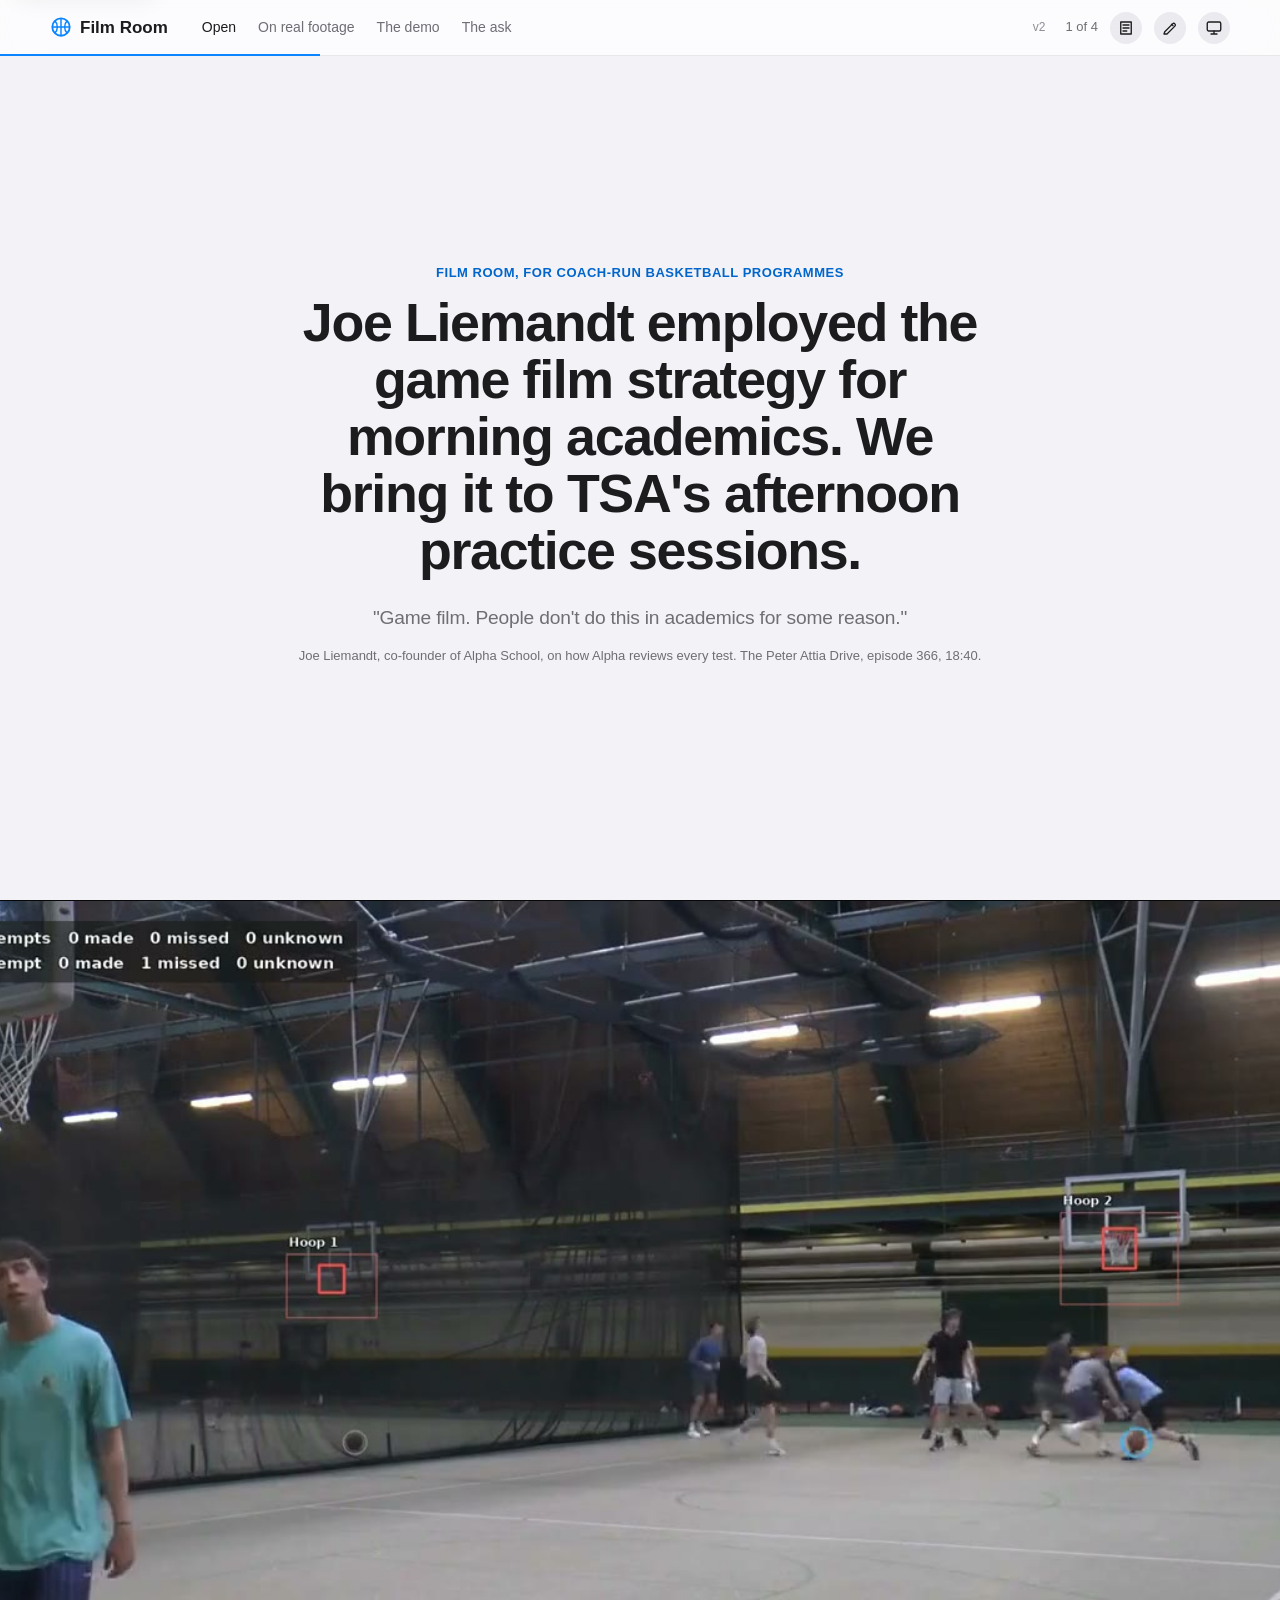
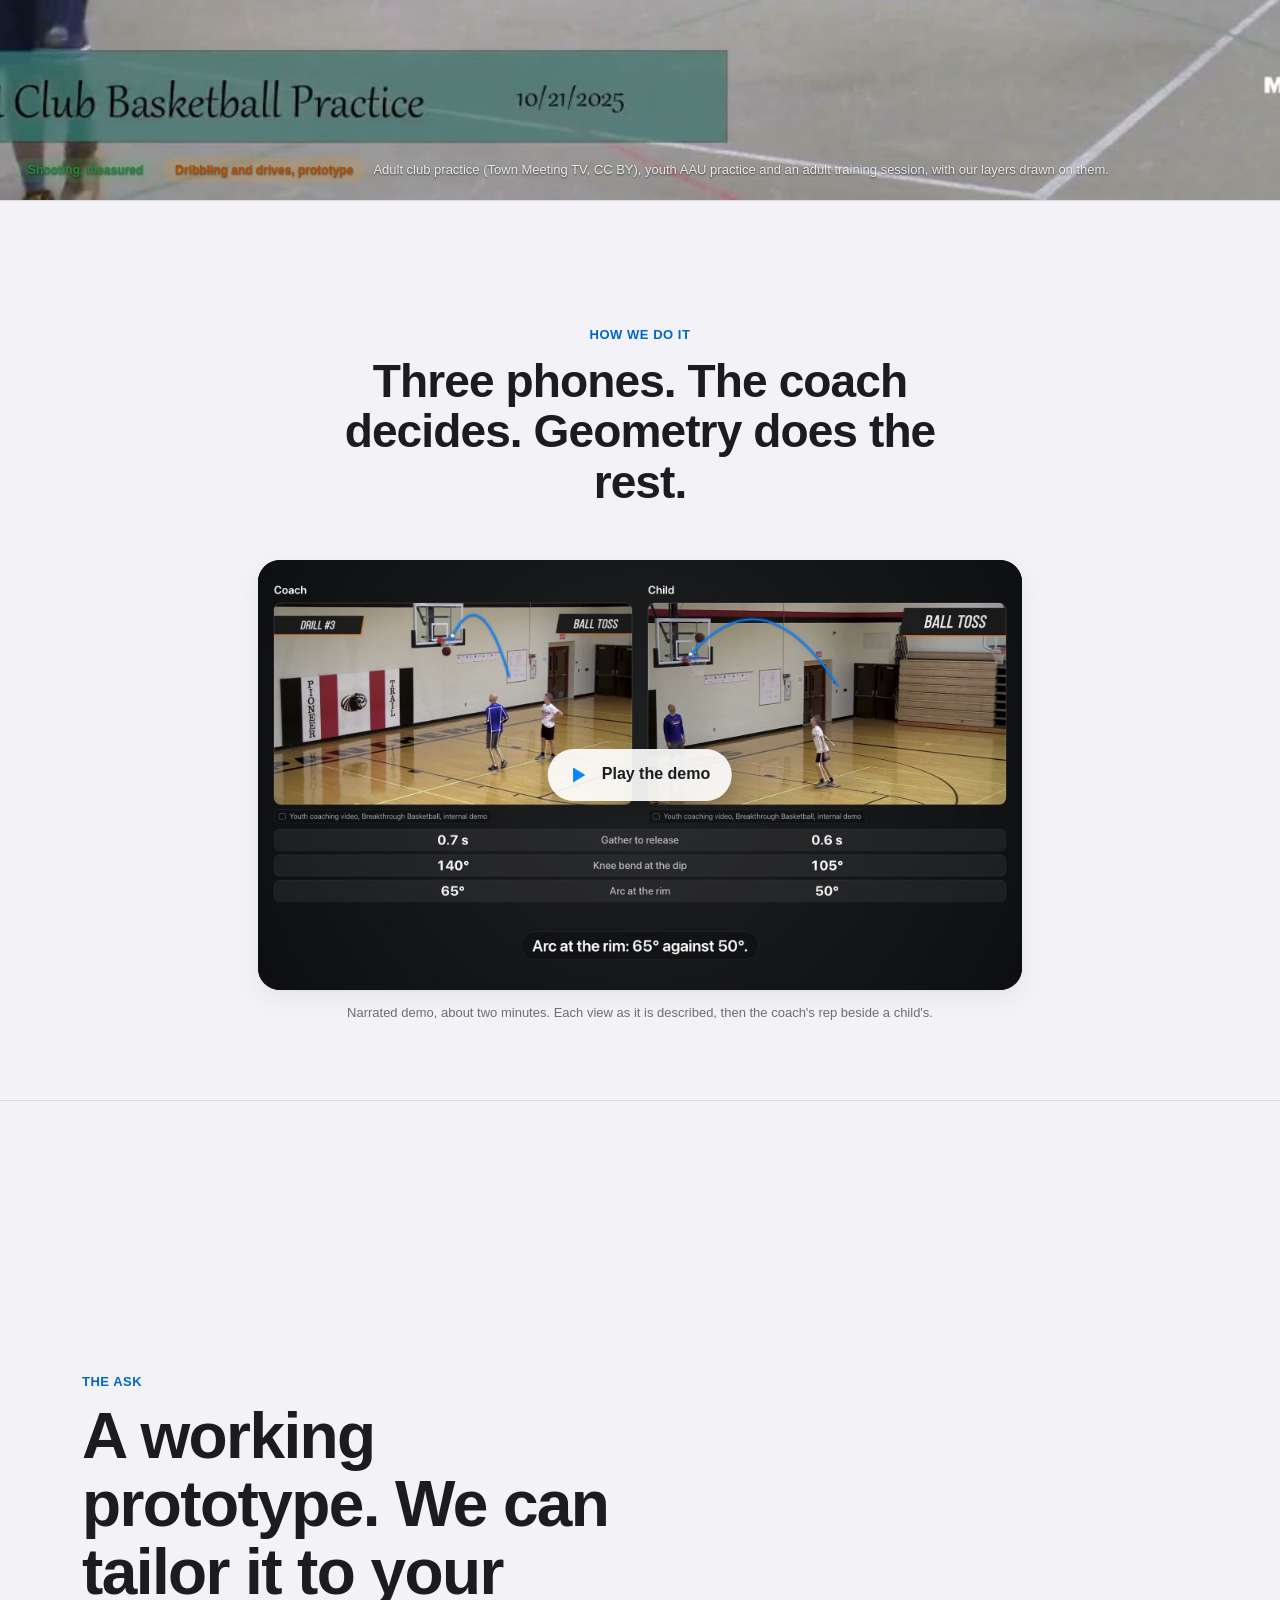
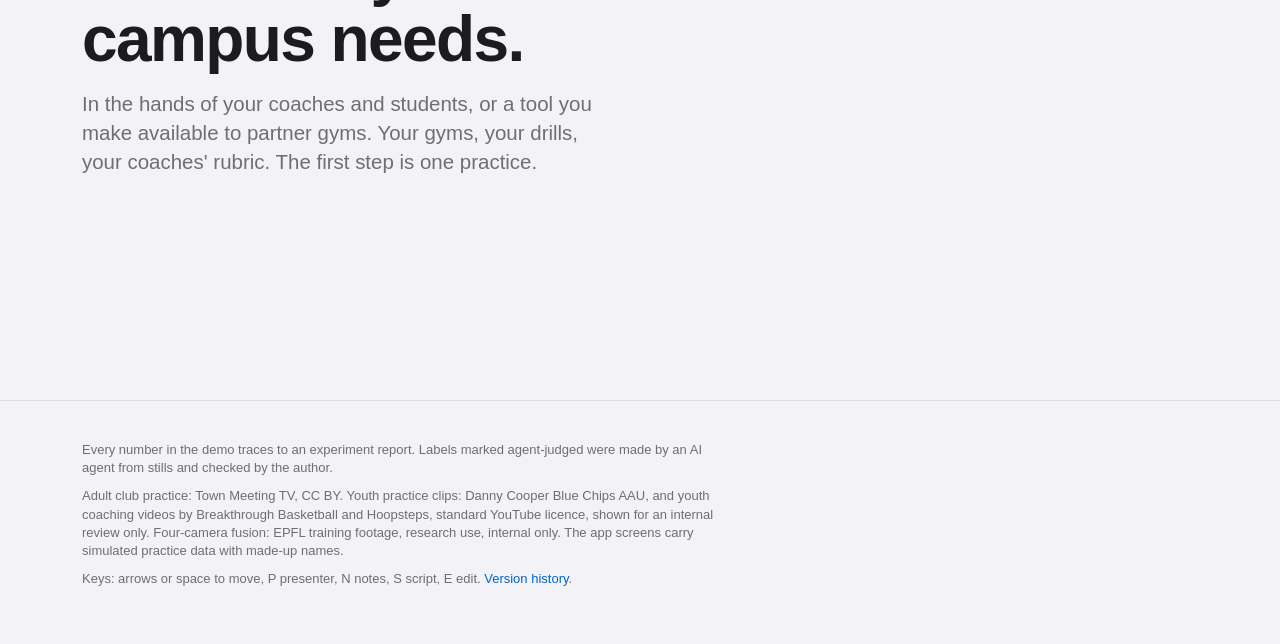
==== commit d6b684cc: "v2: demo video v6 with measured comparison rows Co-Authored-By: Claude Fable 5.1 <noreply@anthropic." ====
--- a/index.html
+++ b/index.html
@@ -95,8 +95,25 @@
 <!-- CONTENT: everything the page shows and says. Edit mode rewrites this block; Publish commits the file. -->
 <script id="content" type="application/json">
 {
- "version": 1,
- "history": [],
+ "version": 2,
+ "history": [
+  {
+   "version": 1,
+   "by": "Samkit Shah",
+   "at": "2026-10-15T10:00:00Z",
+   "note": "First published version.",
+   "changed": []
+  },
+  {
+   "version": 2,
+   "by": "Samkit Shah",
+   "at": "2026-10-15T14:00:00Z",
+   "note": "Demo video v6: each view shown as described, coach versus child comparison with measured values, geometry first.",
+   "changed": [
+    "The demo"
+   ]
+  }
+ ],
  "sections": [
   {
    "id": "hero",
@@ -114,7 +131,16 @@
    "title": "On real footage",
    "src": "assets/clips/drills.mp4",
    "poster": "assets/clips/drills.jpg",
-   "pills": [["green", "Shooting, measured"], ["amber", "Dribbling and drives, prototype"]],
+   "pills": [
+    [
+     "green",
+     "Shooting, measured"
+    ],
+    [
+     "amber",
+     "Dribbling and drives, prototype"
+    ]
+   ],
    "caption": "Adult club practice (Town Meeting TV, CC BY), youth AAU practice and an adult training session, with our layers drawn on them.",
    "script": "This is real practice footage with our detections running on it. Shots are called at the basket they were taken at. Every bounce is ticked, left hand and right. Drives are traced from the catch to the rim. And four cameras on one floor are fused into one player. Shooting is measured. Dribbling and drives are prototypes, and we say so."
   },
@@ -127,8 +153,8 @@
    "src": "assets/demo.mp4",
    "webm": "assets/demo.webm",
    "poster": "assets/demo-poster.jpg",
-   "caption": "Narrated demo, about two minutes. Each view as it is described.",
-   "script": "Here is the product. Let me walk you through it.\n\nNo heavy equipment. No sensors. Just three phones. Two at the corners on one side of the gym, one on the far sideline, each on a tripod. Nothing is fixed to the building. Each phone sees the same floor from a different place. Where two views cross, we know where a body or a ball is, in three dimensions. The coach runs practice as usual.\n\nThe whole afternoon goes on record. Every drill, every basket, every child. Shooting, dribbling, drives and finishes.\n\nThe coach records the rep once, and it becomes the reference for that drill. From then on, every child's rep is measured against it. After practice, the coach gets a montage to review, each clip with the camera's call. And one view of the whole group: how each child performed, week to week.\n\nEvery child's rep is set beside the coach's. Time from gather to release. Knee bend at the dip. Arc of the ball at the rim. From that, one line for the child: hold your finish a beat longer. Not a grade. One thing to try. The same for a finish: first step after the catch, and the landing. The line: land on two feet.\n\nThe child sees their rep, the coach's rep, and their own best from last month. No score. No rank. The parent sees the coach's line for the week, attendance, and a clip to keep.\n\nThe admin sees every campus on one screen. Sessions recorded, reps on record, calls confirmed, families reached. A reference rep from one coach can be used at every gym."
+   "caption": "Narrated demo, about two minutes. Each view as it is described, then the coach's rep beside a child's.",
+   "script": "Here is the product. Let me walk you through it.\n\nNo heavy equipment. No sensors. Just three phones. Two at the corners on one side of the gym, one on the far sideline, each on a tripod. Nothing is fixed to the building. Each phone sees the same floor from a different place. Where two views cross, we know where a body or a ball is, in three dimensions. The coach runs practice as usual.\n\nThe whole afternoon goes on record. Every drill, every basket, every child. Shooting, dribbling, drives and finishes.\n\nThe coach records the rep once, and it becomes the reference for that drill. From then on, every child's rep is measured against it. After practice, the coach gets a montage to review, each clip with the camera's call. And one view of the whole group: how each child performed, week to week.\n\nEvery child's rep is set beside the coach's. Time from gather to release: coach 0.7 seconds, child 0.6. Knee bend at the dip: coach 140 degrees, child 105. Arc of the ball at the rim: 65 degrees against 50. From that, one line for the child: hold your finish a beat longer. Not a grade. One thing to try. The same for a finish. First step after the catch: coach 0.4 seconds, child 0.7. The line: land on two feet.\n\nThe child sees their rep, the coach's rep, and their own best from last month. No score. No rank. The parent sees the coach's line for the week, attendance, and a clip to keep.\n\nThe admin sees every campus on one screen. Sessions recorded, reps on record, calls confirmed, families reached. A reference rep from one coach can be used at every gym."
   },
   {
    "id": "ask",
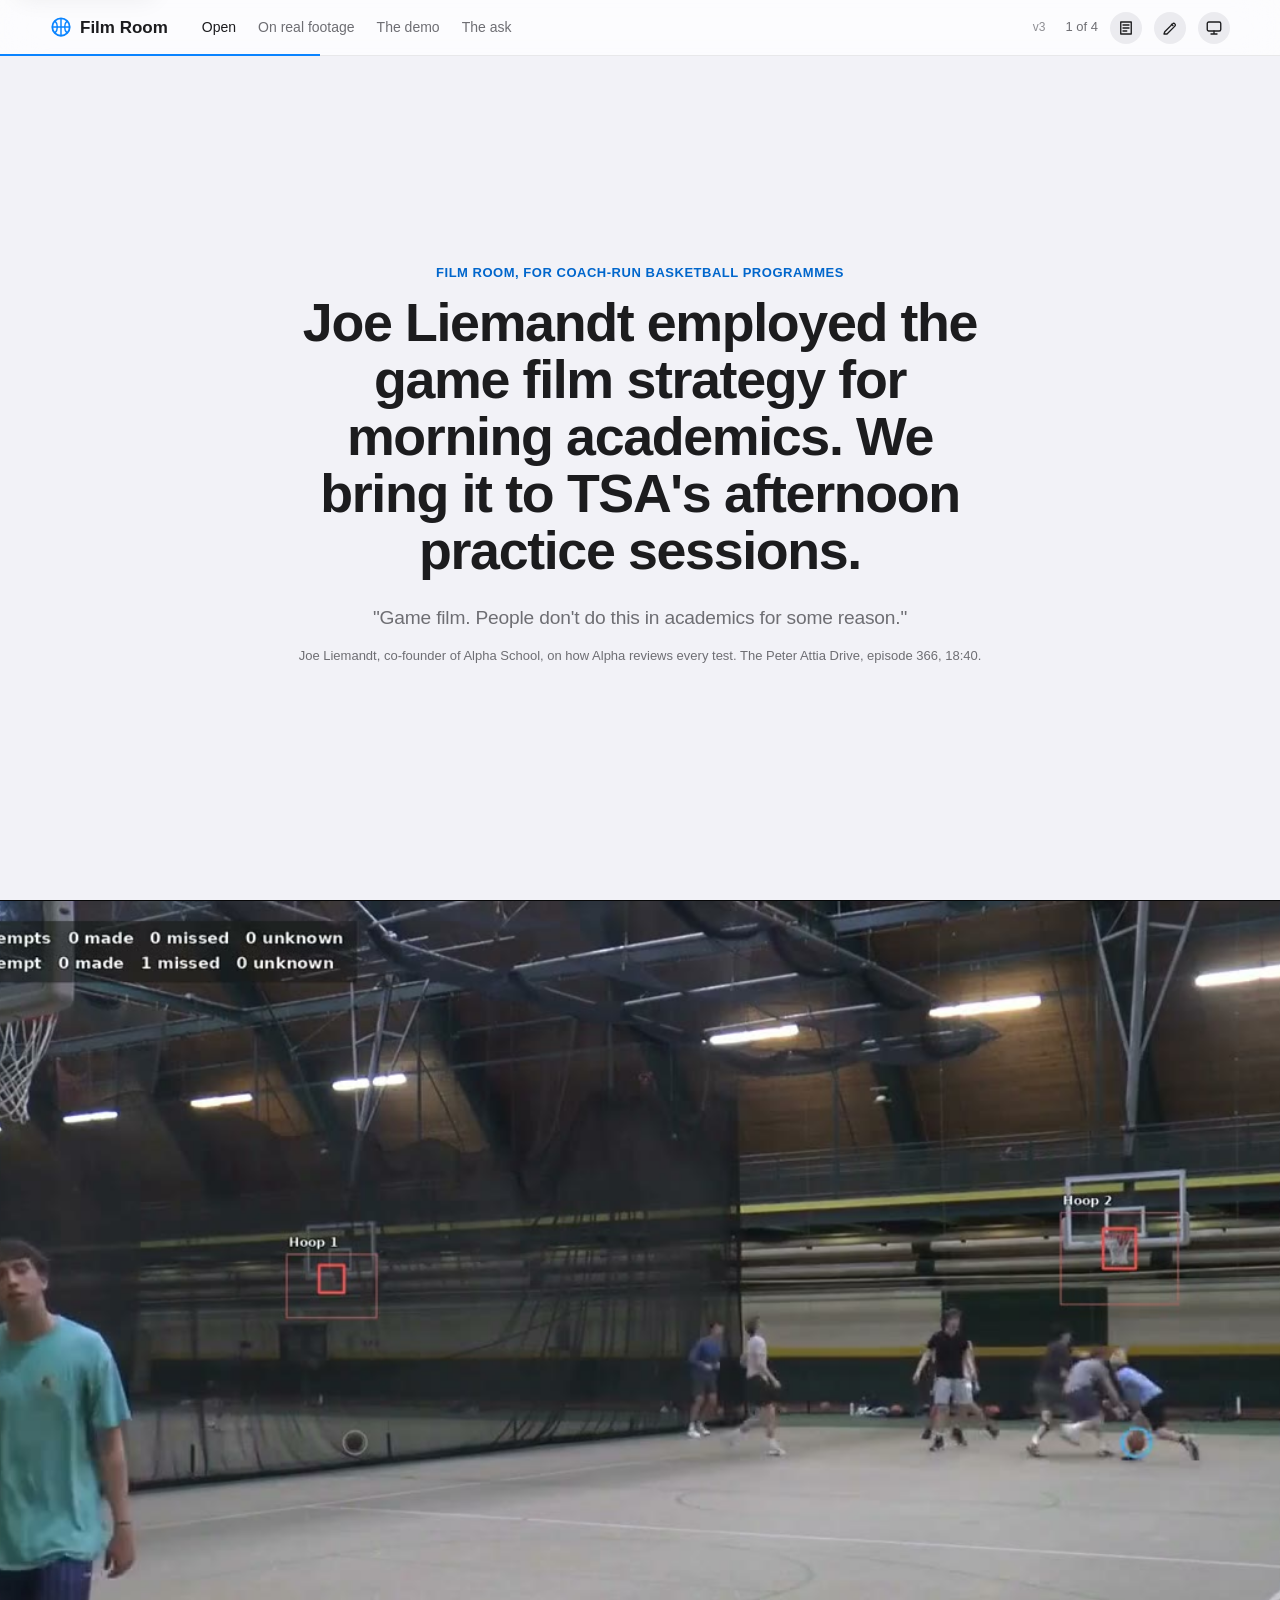
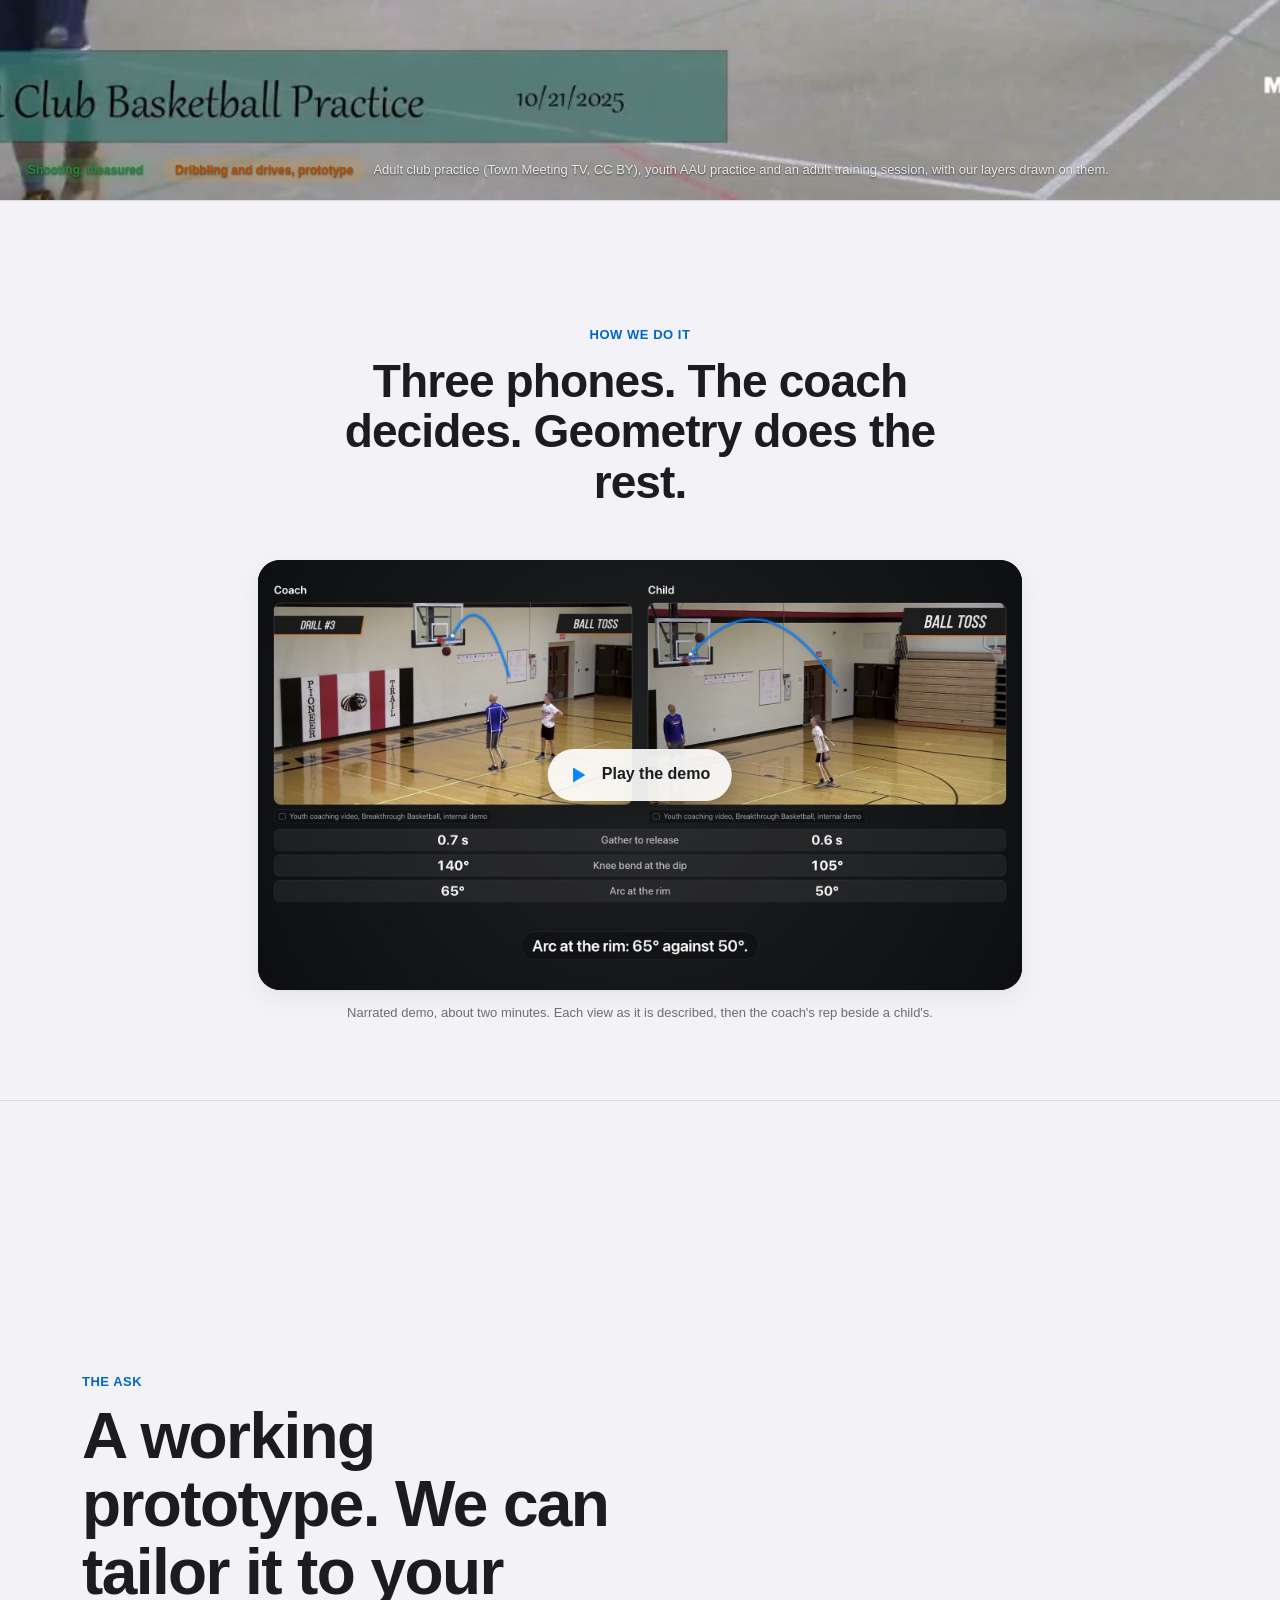
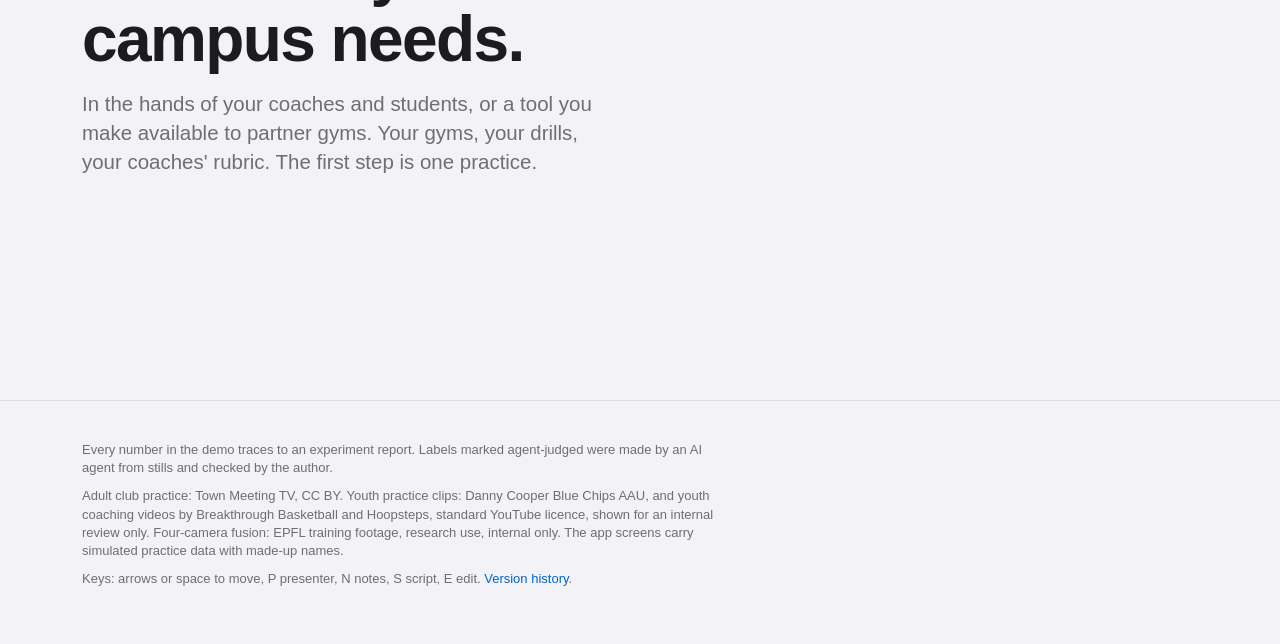
==== commit 49dbd66b: "v3 by Samkit: Script" ====
--- a/index.html
+++ b/index.html
@@ -95,7 +95,7 @@
 <!-- CONTENT: everything the page shows and says. Edit mode rewrites this block; Publish commits the file. -->
 <script id="content" type="application/json">
 {
- "version": 2,
+ "version": 3,
  "history": [
   {
    "version": 1,
@@ -112,6 +112,18 @@
    "changed": [
     "The demo"
    ]
+  },
+  {
+   "version": 3,
+   "by": "Samkit",
+   "at": "2026-10-15T10:41:47.988Z",
+   "note": "Script",
+   "changed": [
+    "Open",
+    "On real footage",
+    "The demo",
+    "The ask"
+   ]
   }
  ],
  "sections": [
@@ -123,7 +135,7 @@
    "headline": "Joe Liemandt employed the game film strategy for morning academics. We bring it to TSA's afternoon practice sessions.",
    "quote": "\"Game film. People don't do this in academics for some reason.\"",
    "attribution": "Joe Liemandt, co-founder of Alpha School, on how Alpha reviews every test. The Peter Attia Drive, episode 366, 18:40.",
-   "script": "Thank you for the time, and for the chance to introduce a concept I have prototyped. Joe Liemandt used the game film strategy for the morning academics. I want to bring it to the afternoon practice sessions.\n\nA practice happens in twelve places at once. The coach stands in one of them and coaches that child well. What the other eleven did this afternoon lives in one place: memory. Last week's version is already gone. A child is shown the move five times and still cannot see how their rep differs from the coach's, because neither rep was kept. And a family pays for an afternoon they never see."
+   "script": "Thank you for the time, and for the opportunity to introduce a concept that we have prototyped. Joe used the game film strategy for the morning academics at Alpha. And we believe we should bring it to TSA for their afternoon basketball practice sessions.\n"
   },
   {
    "id": "footage",
@@ -142,7 +154,7 @@
     ]
    ],
    "caption": "Adult club practice (Town Meeting TV, CC BY), youth AAU practice and an adult training session, with our layers drawn on them.",
-   "script": "This is real practice footage with our detections running on it. Shots are called at the basket they were taken at. Every bounce is ticked, left hand and right. Drives are traced from the catch to the rim. And four cameras on one floor are fused into one player. Shooting is measured. Dribbling and drives are prototypes, and we say so."
+   "script": "Imagine a world where coach who does not have to keep tabs on twelve children and every rep they took. How well did they take it and Where exactly did it go wrong? Today that lives in the coach's head, week after week, all year. \nImagine a child who still cannot get the landing right and does not have to wait for the coach to show it again, because the reference rep is right there beside their own, with precise and instant feedback.\nImagine a parent who can watch their child get better, and share a clip with the family.\n\nAnd the head office able to look across every campus, every gym, every session, on one screen. The best reference reps from your best coaches, filed once in Fort Worth and reused in Houston on Monday. With nothing installed. No five or ten thousand dollar box above one rim that only watches shooting, when dribbling and finishing are where most of the afternoon goes."
   },
   {
    "id": "how",
@@ -154,7 +166,7 @@
    "webm": "assets/demo.webm",
    "poster": "assets/demo-poster.jpg",
    "caption": "Narrated demo, about two minutes. Each view as it is described, then the coach's rep beside a child's.",
-   "script": "Here is the product. Let me walk you through it.\n\nNo heavy equipment. No sensors. Just three phones. Two at the corners on one side of the gym, one on the far sideline, each on a tripod. Nothing is fixed to the building. Each phone sees the same floor from a different place. Where two views cross, we know where a body or a ball is, in three dimensions. The coach runs practice as usual.\n\nThe whole afternoon goes on record. Every drill, every basket, every child. Shooting, dribbling, drives and finishes.\n\nThe coach records the rep once, and it becomes the reference for that drill. From then on, every child's rep is measured against it. After practice, the coach gets a montage to review, each clip with the camera's call. And one view of the whole group: how each child performed, week to week.\n\nEvery child's rep is set beside the coach's. Time from gather to release: coach 0.7 seconds, child 0.6. Knee bend at the dip: coach 140 degrees, child 105. Arc of the ball at the rim: 65 degrees against 50. From that, one line for the child: hold your finish a beat longer. Not a grade. One thing to try. The same for a finish. First step after the catch: coach 0.4 seconds, child 0.7. The line: land on two feet.\n\nThe child sees their rep, the coach's rep, and their own best from last month. No score. No rank. The parent sees the coach's line for the week, attendance, and a clip to keep.\n\nThe admin sees every campus on one screen. Sessions recorded, reps on record, calls confirmed, families reached. A reference rep from one coach can be used at every gym."
+   "script": "We do not have to imagine it. This is exactly what we have prototyped.\nYou're probably wondering how do we do it? \n\nNo heavy equipment. No sensors. Just three phones. Two at the corners on one side of the gym, one on the far sideline, each on a tripod. Nothing is fixed to the building. Each phone sees the same floor from a different place. Where two views cross, we know where a body or a ball is, in three dimensions. The coach runs practice as usual.\n\nThe whole afternoon goes on record. Every drill, every basket, every child. Shooting, dribbling, drives and finishes.\n\nThe coach records the rep once, and it becomes the reference for that drill. From then on, every child's rep is measured against it. After practice, the coach gets a montage to review, each clip with the camera's call. And one view of the whole group: how each child performed, week to week.\n\nEvery child's rep is set beside the coach's. Time from gather to release: coach 0.7 seconds, child 0.6. Knee bend at the dip: coach 140 degrees, child 105. Arc of the ball at the rim: 65 degrees against 50. From that, one line for the child: hold your finish a beat longer. Not a grade. One thing to try. The same for a finish. First step after the catch: coach 0.4 seconds, child 0.7. The line: land on two feet.\n\nThe child sees their rep, the coach's rep, and their own best from last month. No score. No rank. The parent sees the coach's line for the week, attendance, and a clip to keep.\n\nThe admin sees every campus on one screen. Sessions recorded, reps on record, calls confirmed, families reached. A reference rep from one coach can be used at every gym."
   },
   {
    "id": "ask",
@@ -163,7 +175,7 @@
    "eyebrow": "The ask",
    "headline": "A working prototype. We can tailor it to your campus needs.",
    "lead": "In the hands of your coaches and students, or a tool you make available to partner gyms. Your gyms, your drills, your coaches' rubric. The first step is one practice.",
-   "script": "Imagine a coach who does not have to keep tabs on twelve children and every rep they took. How did Caleb do today? How well? Where exactly did it go wrong? Today that lives in the coach's head, week after week, all year. Imagine it kept for them instead.\n\nImagine a child who still cannot get the landing right and does not have to wait for the coach to show it again, because the reference rep is right there beside their own.\n\nImagine a parent who can watch their child get better, and share a clip with the family.\n\nAnd imagine you, and your admin, able to look across every campus, every gym, every session, on one screen. The best reference reps from your best coaches, filed once in Fort Worth and reused in Houston on Monday. With nothing installed. No five or ten thousand dollar box above one rim that only watches shooting, when dribbling and finishing are where most of the afternoon goes.\n\nWe do not have to imagine it. This is exactly what we have prototyped. I would like to work with you on how it becomes a product that fits TSA. Maybe something you put in the hands of your coaches and students. Maybe a tool you make available to partner gyms, the way franchises do. We can tailor it to your campus needs. The first step is one practice."
+   "script": "If this sounds something that you would would like to put in your coaches, athletes and parent's hands, let's discuss on how we can tailor it for your campus."
   }
  ],
  "footer": {
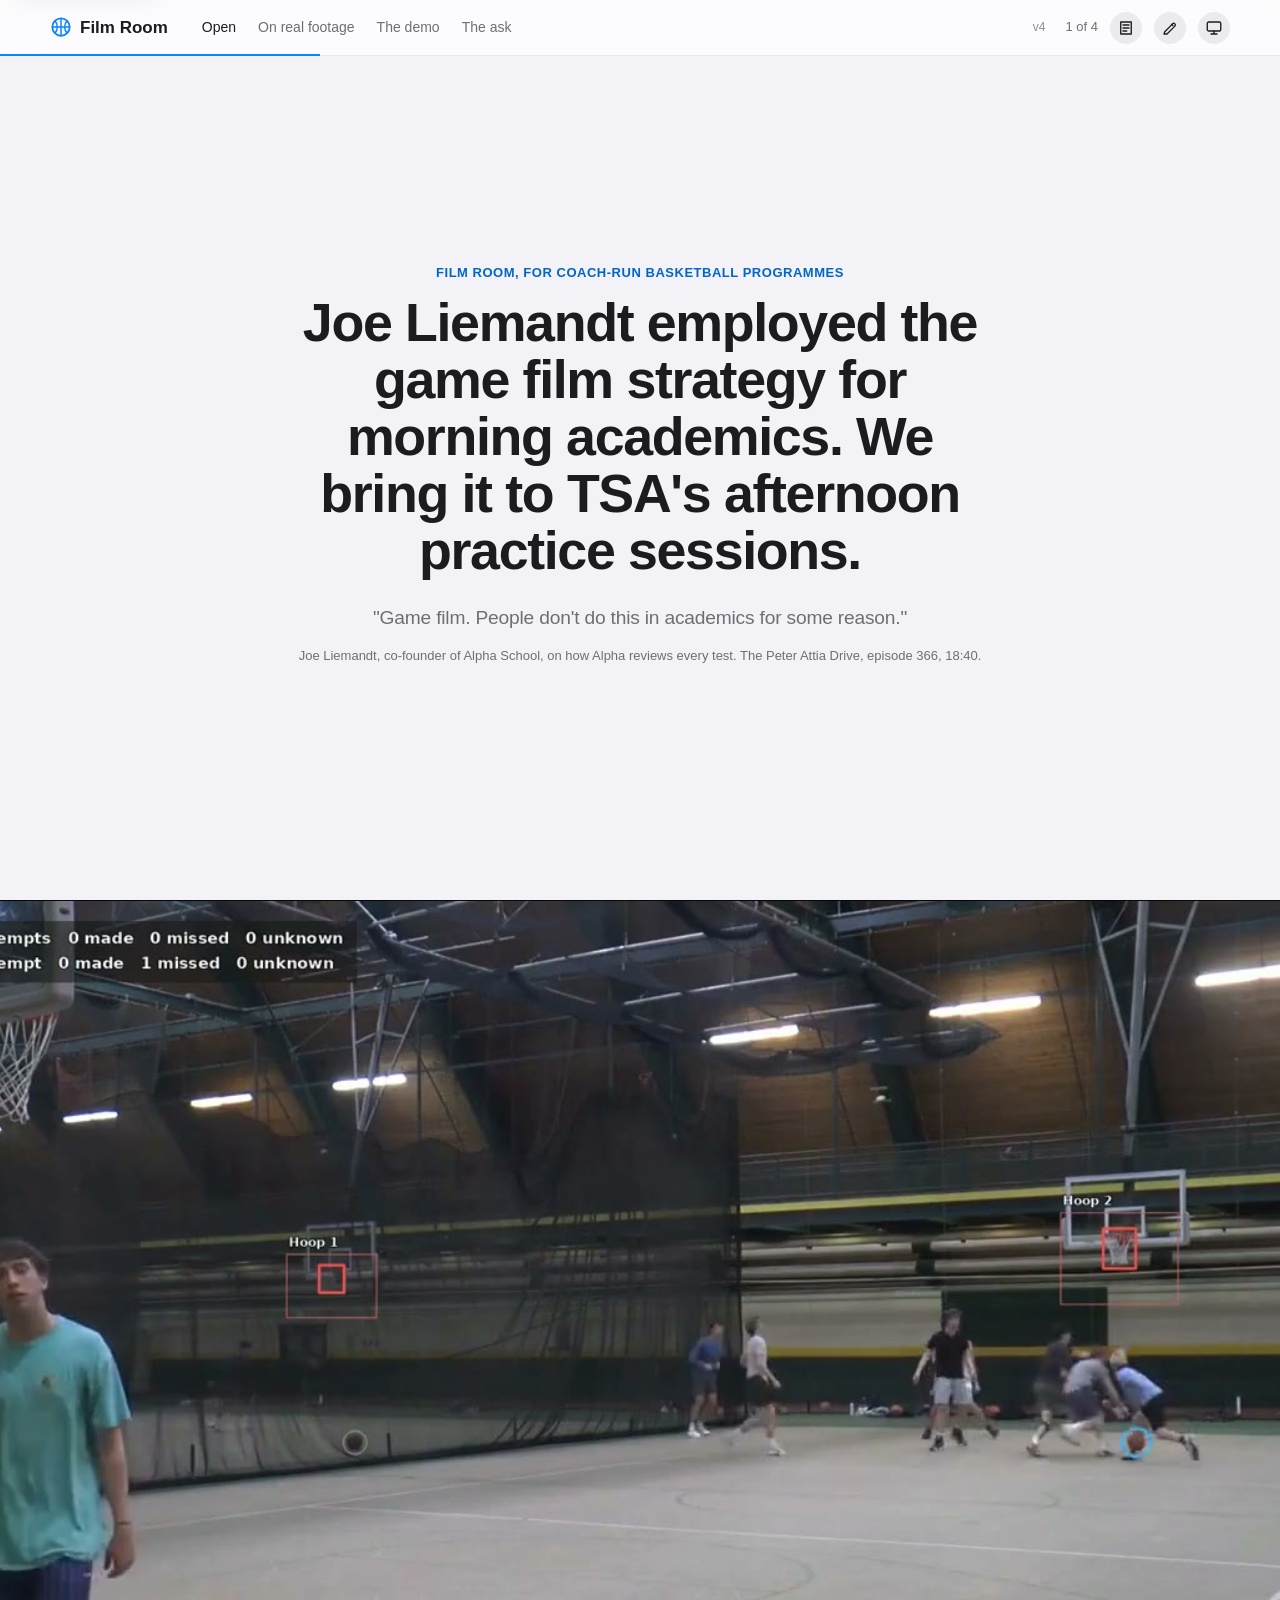
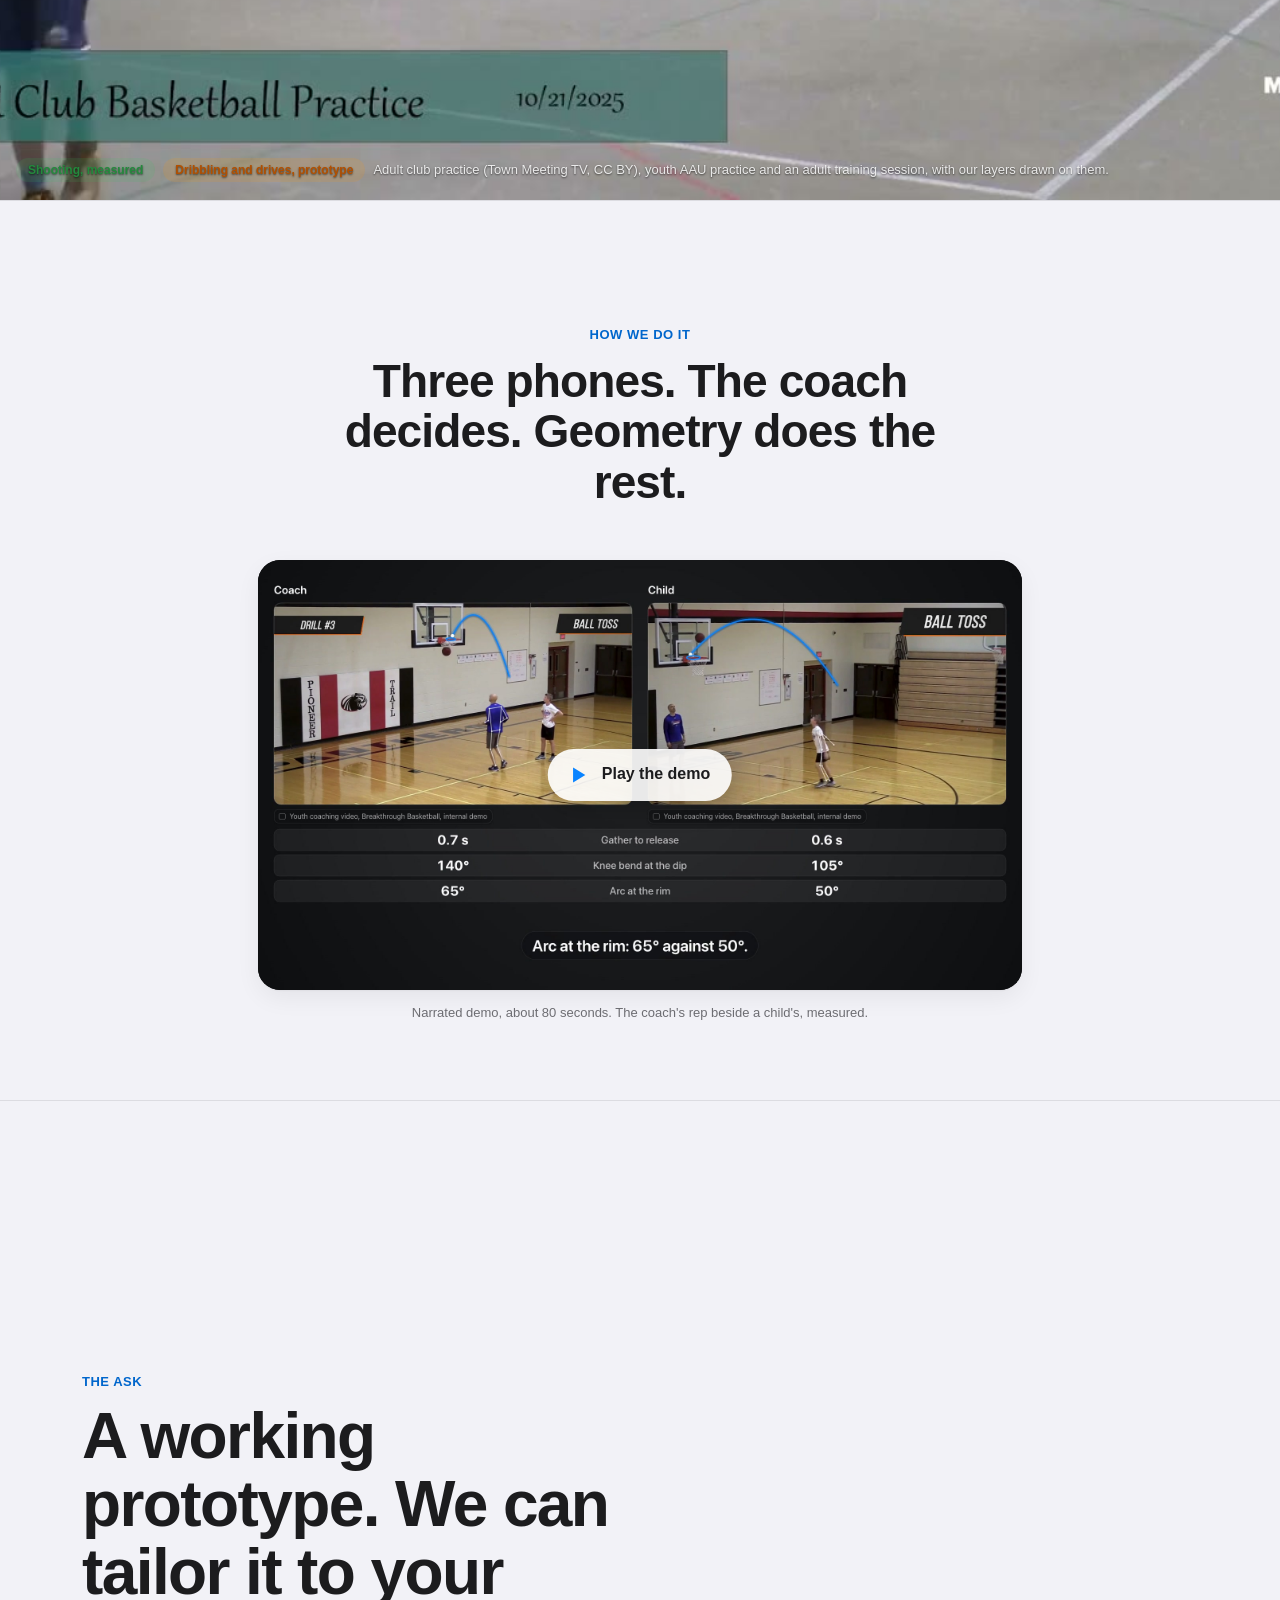
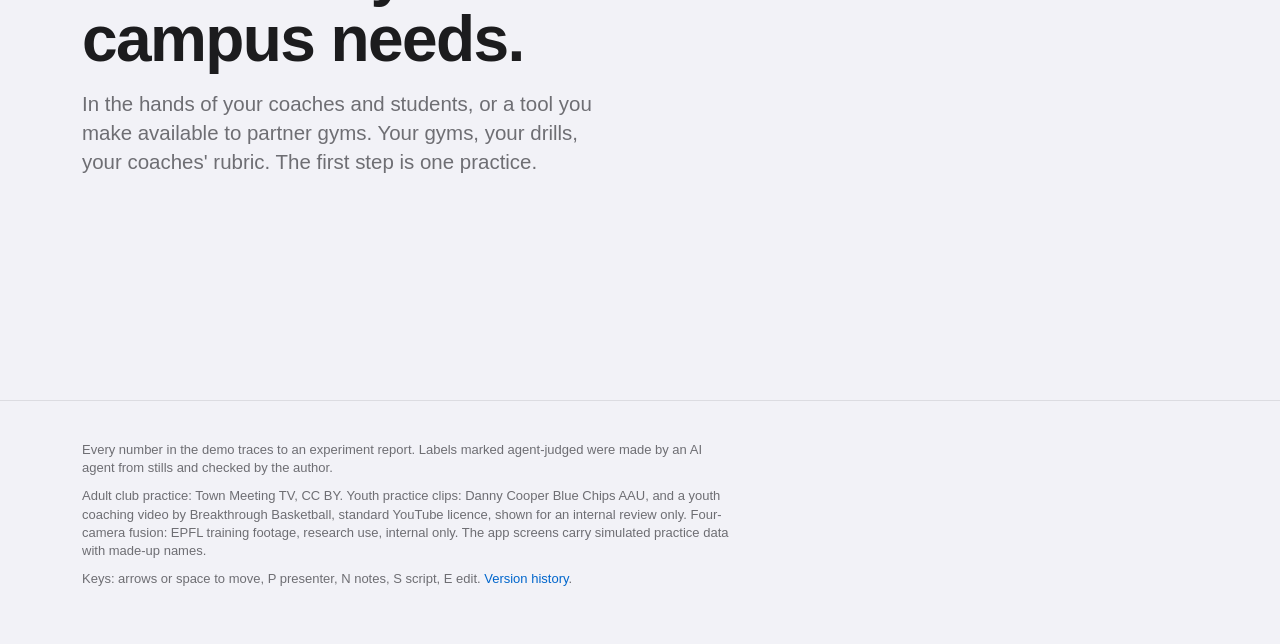
==== commit 076f30e5: "v4: demo video v7 and matching demo script Co-Authored-By: Claude Fable 5.1 <noreply@anthropic.com>" ====
--- a/index.html
+++ b/index.html
@@ -95,7 +95,7 @@
 <!-- CONTENT: everything the page shows and says. Edit mode rewrites this block; Publish commits the file. -->
 <script id="content" type="application/json">
 {
- "version": 3,
+ "version": 4,
  "history": [
   {
    "version": 1,
@@ -123,6 +123,15 @@
     "On real footage",
     "The demo",
     "The ask"
+   ]
+  },
+  {
+   "version": 4,
+   "by": "Samkit Shah",
+   "at": "2026-10-15T17:00:00Z",
+   "note": "Demo video v7 (84 s): one comparison pair, admin in one line; demo script matched to it.",
+   "changed": [
+    "The demo"
    ]
   }
  ],
@@ -165,8 +174,8 @@
    "src": "assets/demo.mp4",
    "webm": "assets/demo.webm",
    "poster": "assets/demo-poster.jpg",
-   "caption": "Narrated demo, about two minutes. Each view as it is described, then the coach's rep beside a child's.",
-   "script": "We do not have to imagine it. This is exactly what we have prototyped.\nYou're probably wondering how do we do it? \n\nNo heavy equipment. No sensors. Just three phones. Two at the corners on one side of the gym, one on the far sideline, each on a tripod. Nothing is fixed to the building. Each phone sees the same floor from a different place. Where two views cross, we know where a body or a ball is, in three dimensions. The coach runs practice as usual.\n\nThe whole afternoon goes on record. Every drill, every basket, every child. Shooting, dribbling, drives and finishes.\n\nThe coach records the rep once, and it becomes the reference for that drill. From then on, every child's rep is measured against it. After practice, the coach gets a montage to review, each clip with the camera's call. And one view of the whole group: how each child performed, week to week.\n\nEvery child's rep is set beside the coach's. Time from gather to release: coach 0.7 seconds, child 0.6. Knee bend at the dip: coach 140 degrees, child 105. Arc of the ball at the rim: 65 degrees against 50. From that, one line for the child: hold your finish a beat longer. Not a grade. One thing to try. The same for a finish. First step after the catch: coach 0.4 seconds, child 0.7. The line: land on two feet.\n\nThe child sees their rep, the coach's rep, and their own best from last month. No score. No rank. The parent sees the coach's line for the week, attendance, and a clip to keep.\n\nThe admin sees every campus on one screen. Sessions recorded, reps on record, calls confirmed, families reached. A reference rep from one coach can be used at every gym."
+   "caption": "Narrated demo, about 80 seconds. The coach's rep beside a child's, measured.",
+   "script": "We do not have to imagine it. This is exactly what we have prototyped.\nYou're probably wondering how do we do it?\n\nNo heavy equipment. No sensors. Just three phones. Two at the corners on one side of the gym, one on the far sideline, each on a tripod. Where two views cross, we know where a body or a ball is, in three dimensions.\n\nThe whole afternoon goes on record. Every drill, every basket, every child. Shooting, dribbling, drives and finishes.\n\nThe coach records the rep once, and it becomes the reference for that drill. From then on, every child's rep is measured against it. Every child's rep is set beside the coach's. Time from gather to release: coach 0.7 seconds, child 0.6. Knee bend at the dip: coach 140 degrees, child 105. Arc of the ball at the rim: 65 degrees against 50. From that, one line for the child: hold your finish a beat longer. Not a grade. One thing to try.\n\nAfter practice, the coach gets a montage to review, each clip with the camera's call. And one view of the whole group: how each child performed, week to week.\n\nThe parent sees the coach's line for the week, attendance, and a clip to keep.\n\nThe admin sees every campus on one screen."
   },
   {
    "id": "ask",
@@ -180,7 +189,7 @@
  ],
  "footer": {
   "provenance": "Every number in the demo traces to an experiment report. Labels marked agent-judged were made by an AI agent from stills and checked by the author.",
-  "footage": "Adult club practice: Town Meeting TV, CC BY. Youth practice clips: Danny Cooper Blue Chips AAU, and youth coaching videos by Breakthrough Basketball and Hoopsteps, standard YouTube licence, shown for an internal review only. Four-camera fusion: EPFL training footage, research use, internal only. The app screens carry simulated practice data with made-up names."
+  "footage": "Adult club practice: Town Meeting TV, CC BY. Youth practice clips: Danny Cooper Blue Chips AAU, and a youth coaching video by Breakthrough Basketball, standard YouTube licence, shown for an internal review only. Four-camera fusion: EPFL training footage, research use, internal only. The app screens carry simulated practice data with made-up names."
  }
 }
 </script>
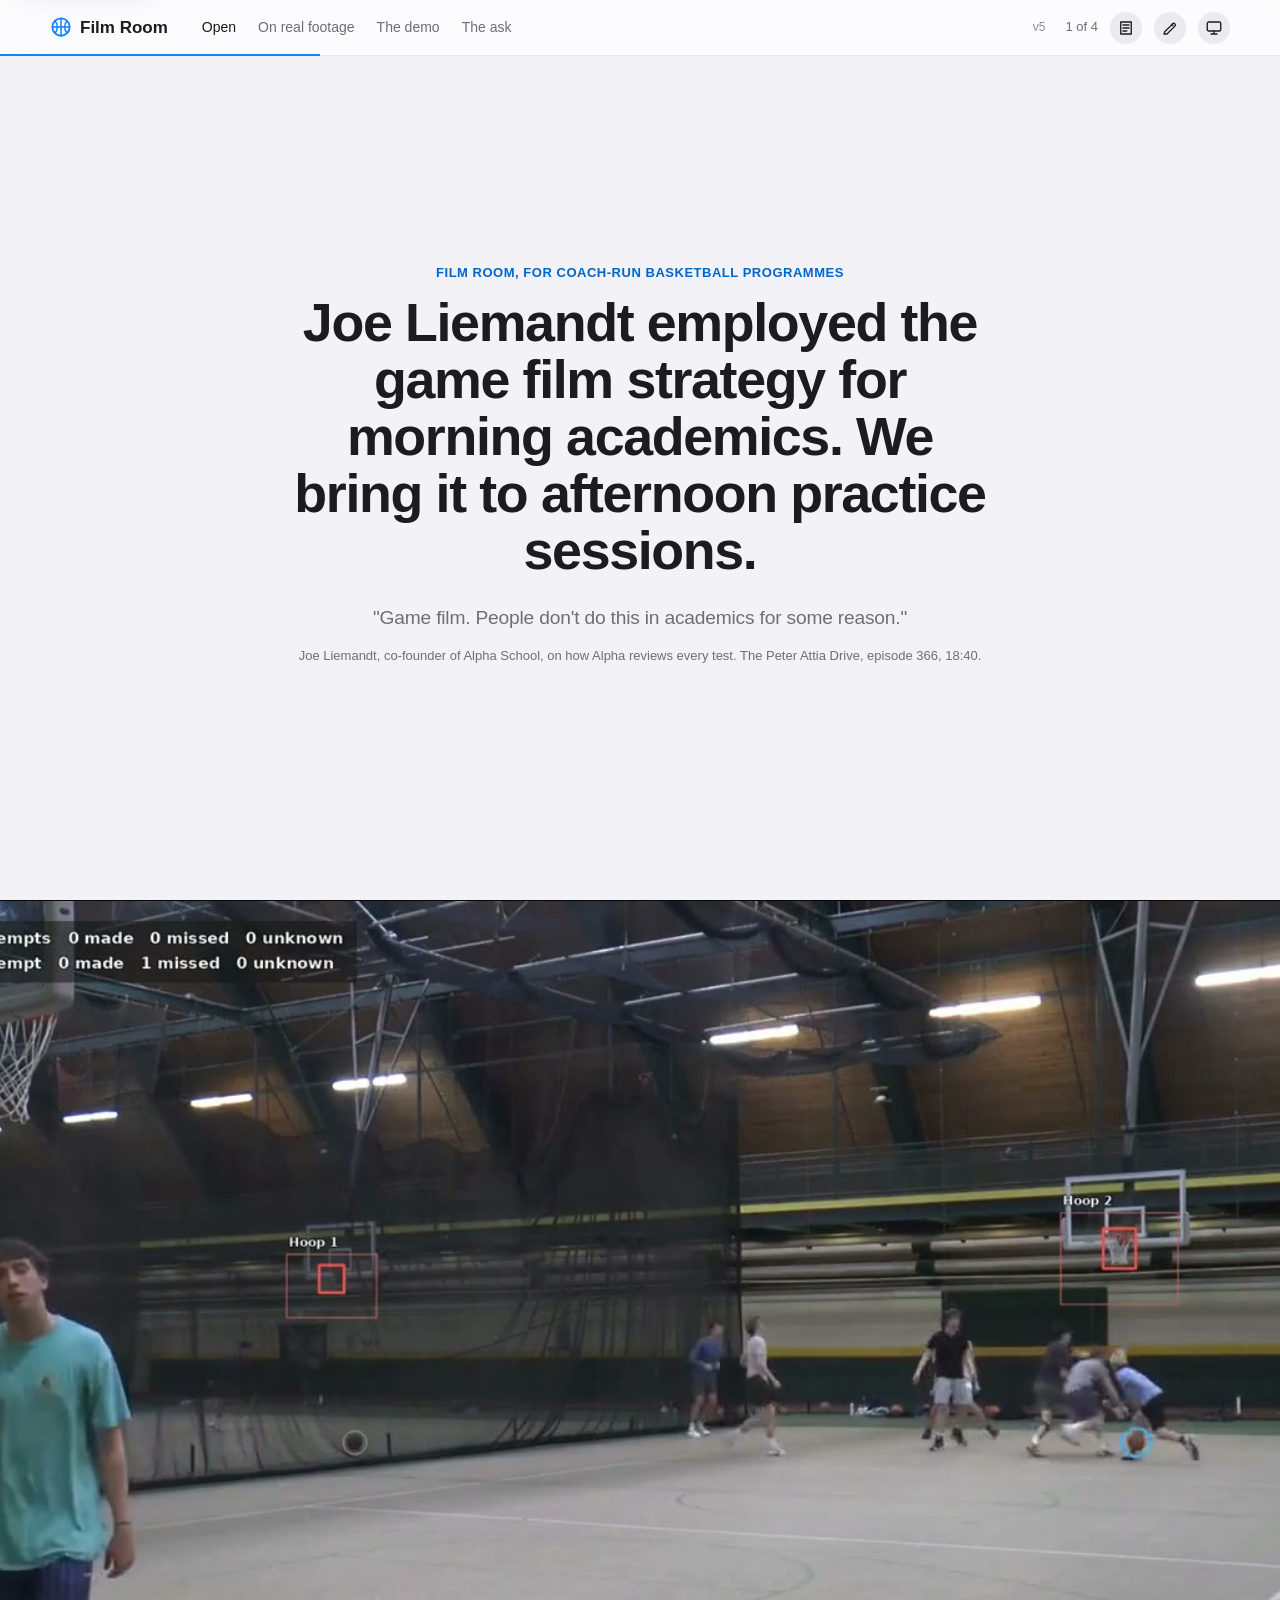
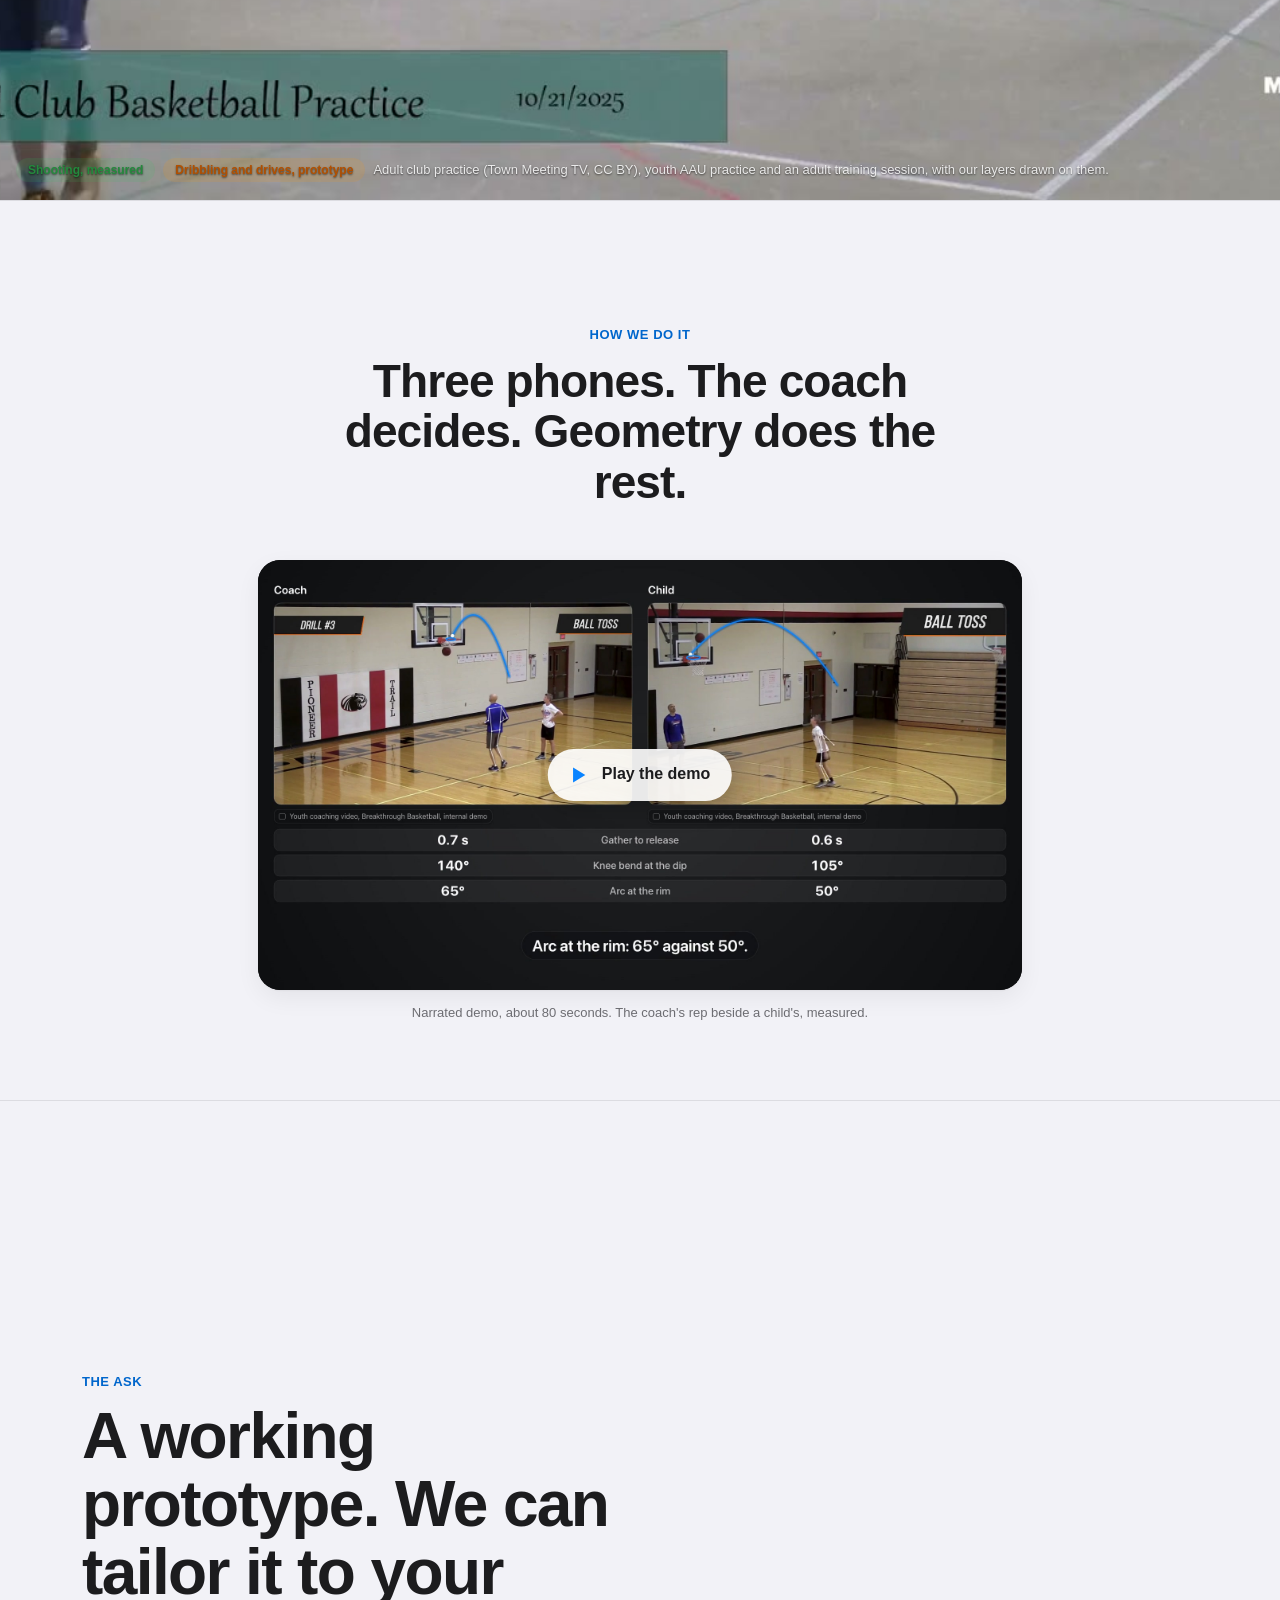
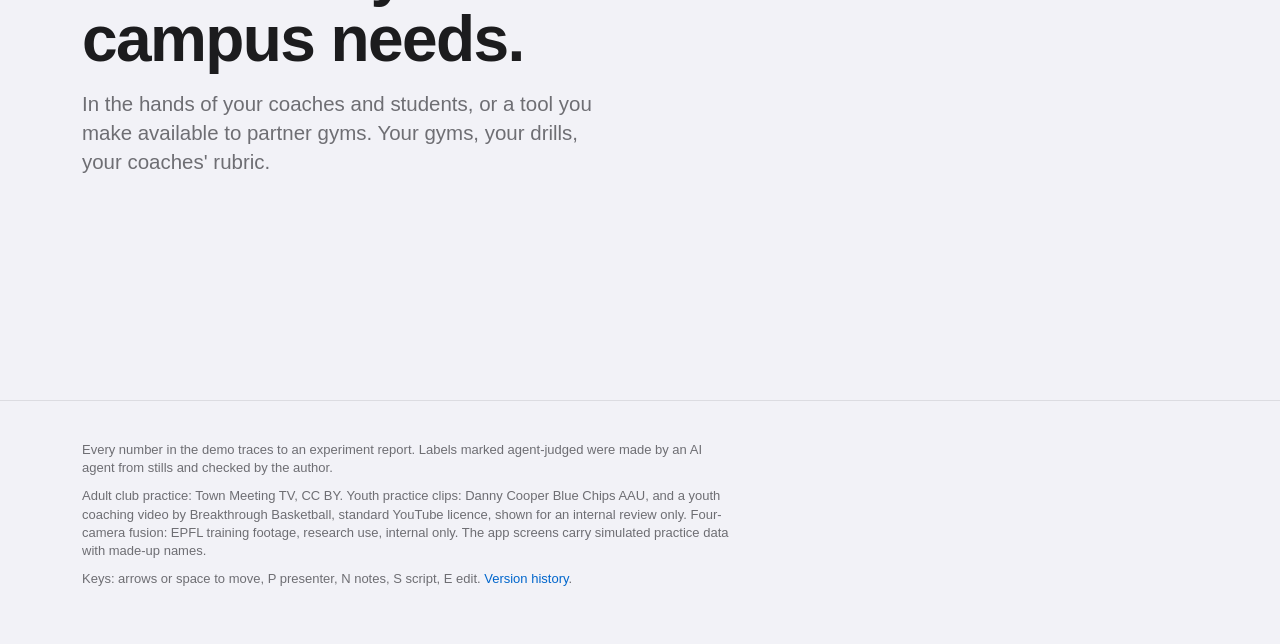
==== commit b8ec7483: "v5 by Samkit: shortened read out script" ====
--- a/index.html
+++ b/index.html
@@ -95,7 +95,7 @@
 <!-- CONTENT: everything the page shows and says. Edit mode rewrites this block; Publish commits the file. -->
 <script id="content" type="application/json">
 {
- "version": 4,
+ "version": 5,
  "history": [
   {
    "version": 1,
@@ -133,6 +133,17 @@
    "changed": [
     "The demo"
    ]
+  },
+  {
+   "version": 5,
+   "by": "Samkit",
+   "at": "2026-10-15T12:34:20.085Z",
+   "note": "shortened read out script",
+   "changed": [
+    "Open",
+    "On real footage",
+    "The ask"
+   ]
   }
  ],
  "sections": [
@@ -141,10 +152,10 @@
    "kind": "hero",
    "title": "Open",
    "eyebrow": "Film Room, for coach-run basketball programmes",
-   "headline": "Joe Liemandt employed the game film strategy for morning academics. We bring it to TSA's afternoon practice sessions.",
+   "headline": "Joe Liemandt employed the game film strategy for morning academics. We bring it to afternoon practice sessions.",
    "quote": "\"Game film. People don't do this in academics for some reason.\"",
    "attribution": "Joe Liemandt, co-founder of Alpha School, on how Alpha reviews every test. The Peter Attia Drive, episode 366, 18:40.",
-   "script": "Thank you for the time, and for the opportunity to introduce a concept that we have prototyped. Joe used the game film strategy for the morning academics at Alpha. And we believe we should bring it to TSA for their afternoon basketball practice sessions.\n"
+   "script": "Joe used the game film strategy for the morning academics at Alpha. And we believe we should bring it to TSA for their afternoon basketball practice sessions.\n"
   },
   {
    "id": "footage",
@@ -163,7 +174,7 @@
     ]
    ],
    "caption": "Adult club practice (Town Meeting TV, CC BY), youth AAU practice and an adult training session, with our layers drawn on them.",
-   "script": "Imagine a world where coach who does not have to keep tabs on twelve children and every rep they took. How well did they take it and Where exactly did it go wrong? Today that lives in the coach's head, week after week, all year. \nImagine a child who still cannot get the landing right and does not have to wait for the coach to show it again, because the reference rep is right there beside their own, with precise and instant feedback.\nImagine a parent who can watch their child get better, and share a clip with the family.\n\nAnd the head office able to look across every campus, every gym, every session, on one screen. The best reference reps from your best coaches, filed once in Fort Worth and reused in Houston on Monday. With nothing installed. No five or ten thousand dollar box above one rim that only watches shooting, when dribbling and finishing are where most of the afternoon goes."
+   "script": "Imagine a world where a coach does not have to keep tabs on twelve children and every rep they took. How well did they take it and Where exactly did it go wrong? Today that lives in the coach's head.\n\nImagine a child does not have to wait for the coach to show the drill again, or fight for his attention to get feedback. \n\nImagine a parent who can watch their child get better every week, and share a clip with the family.\n\nAnd the head office able to look across every campus, every gym, every session, on one screen. "
   },
   {
    "id": "how",
@@ -183,7 +194,7 @@
    "title": "The ask",
    "eyebrow": "The ask",
    "headline": "A working prototype. We can tailor it to your campus needs.",
-   "lead": "In the hands of your coaches and students, or a tool you make available to partner gyms. Your gyms, your drills, your coaches' rubric. The first step is one practice.",
+   "lead": "In the hands of your coaches and students, or a tool you make available to partner gyms. Your gyms, your drills, your coaches' rubric.",
    "script": "If this sounds something that you would would like to put in your coaches, athletes and parent's hands, let's discuss on how we can tailor it for your campus."
   }
  ],
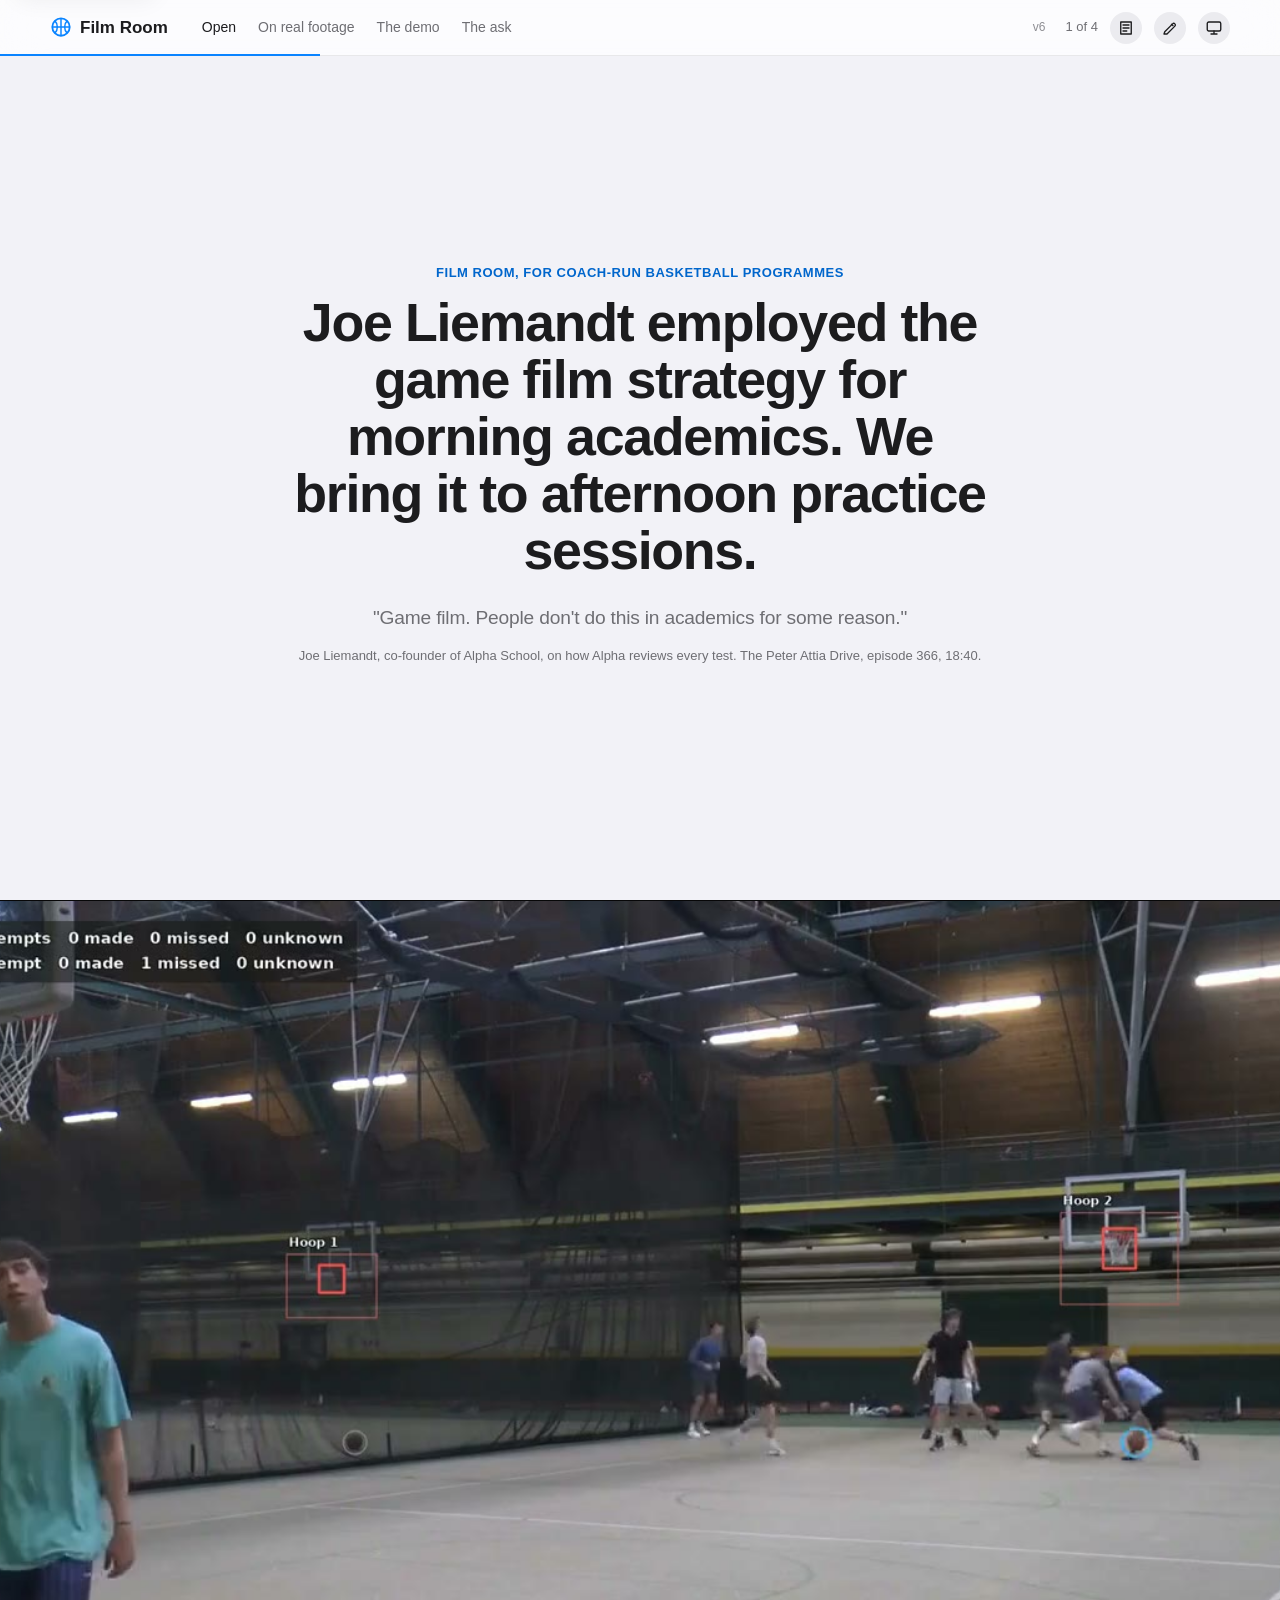
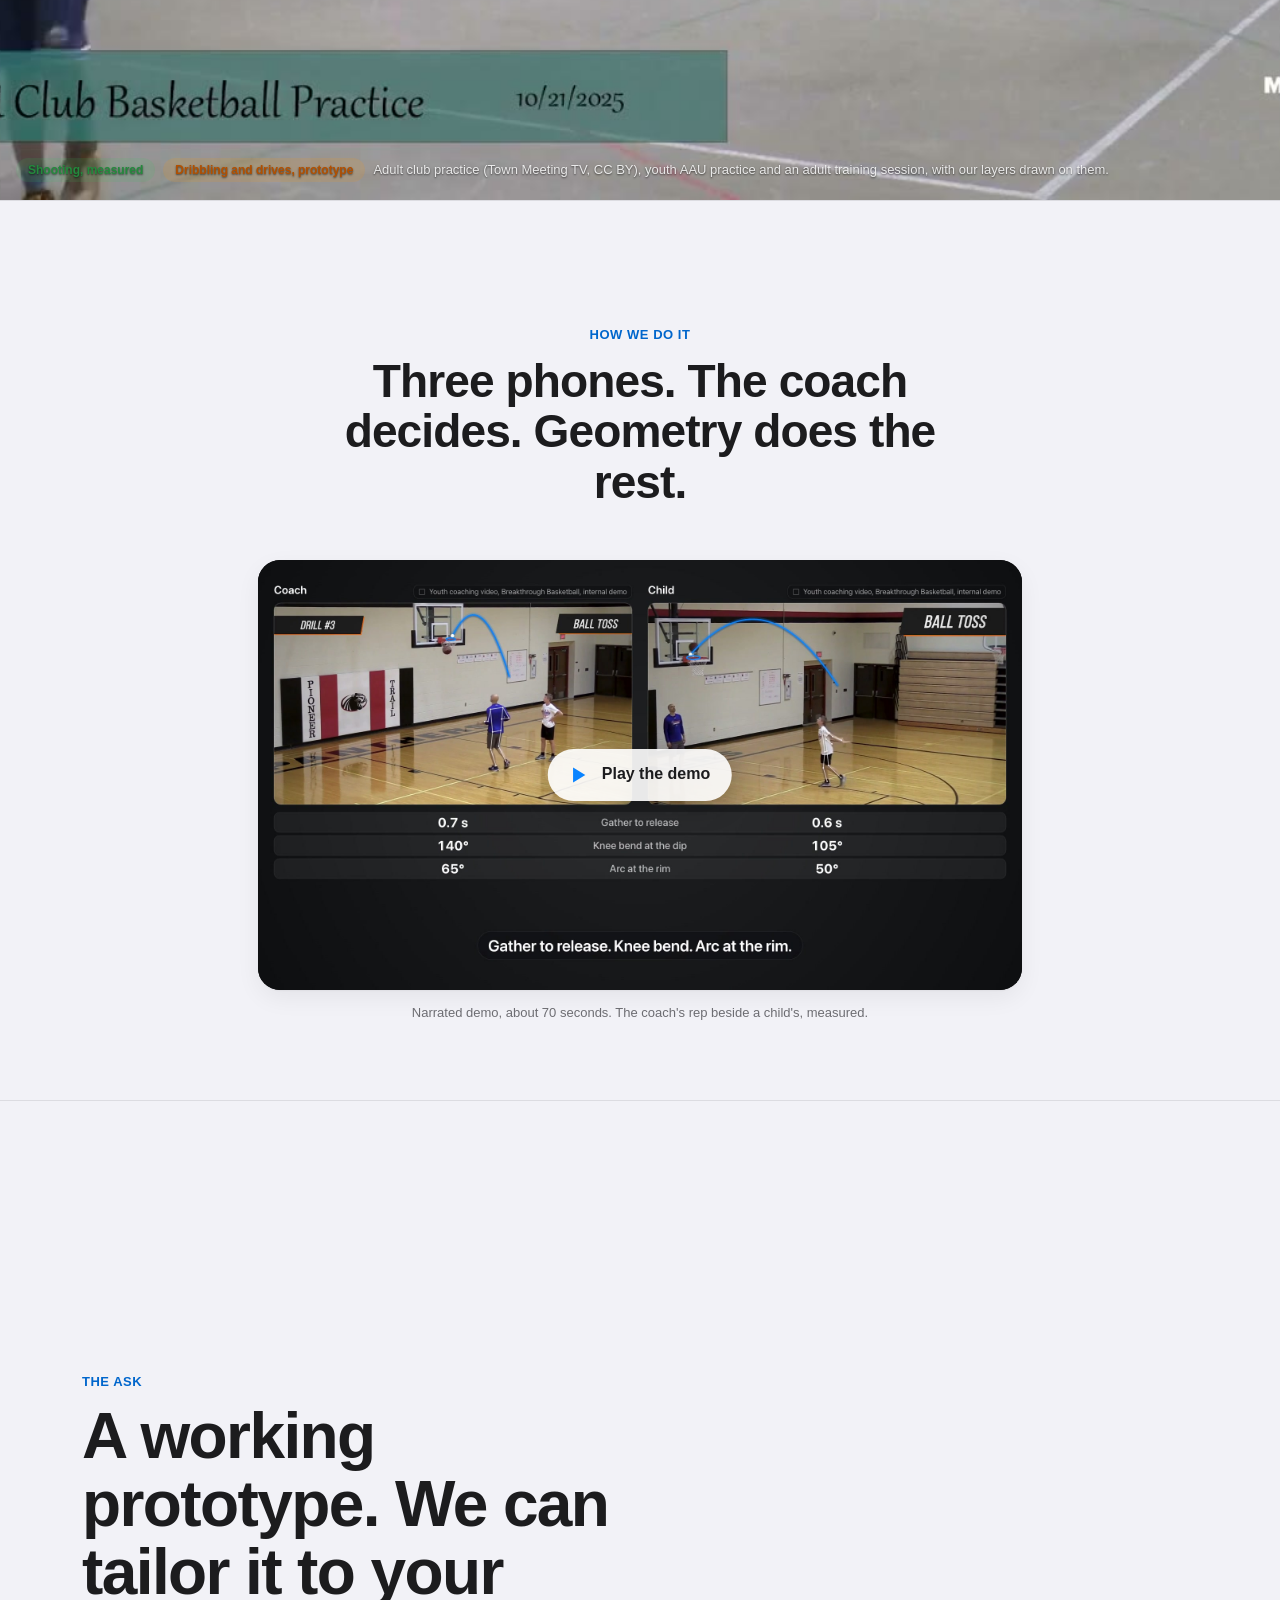
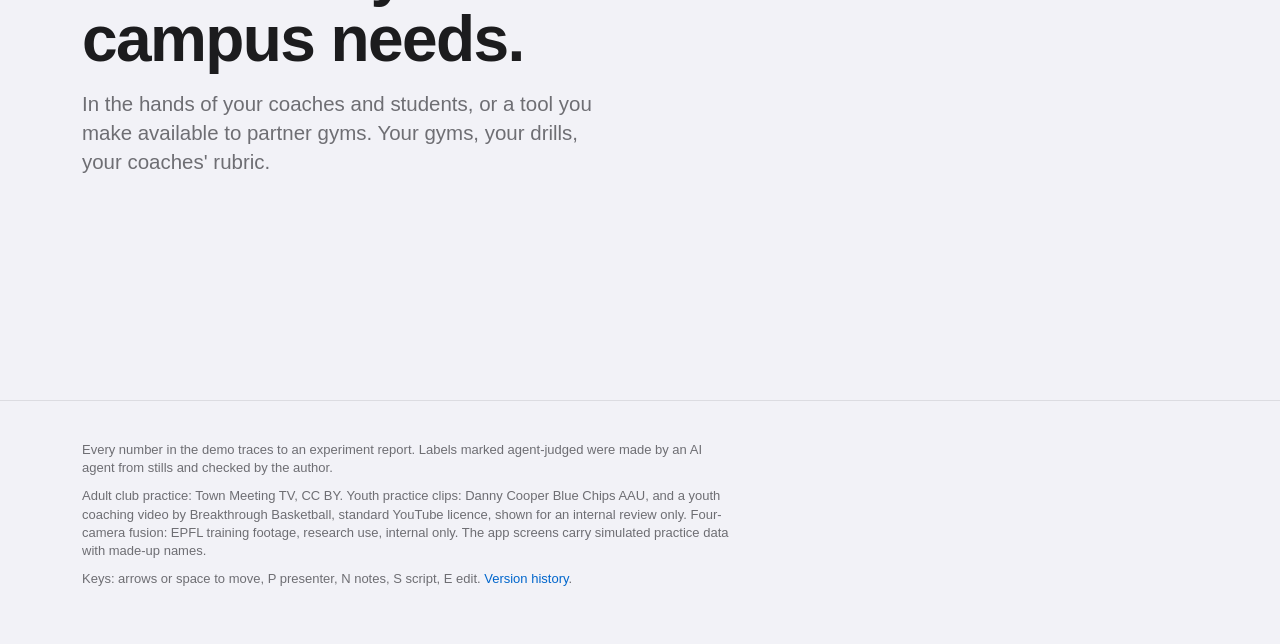
==== commit 55918097: "v6: demo video v8, numbers on screen not spoken Co-Authored-By: Claude Fable 5.1 <noreply@anthropic." ====
--- a/index.html
+++ b/index.html
@@ -95,7 +95,7 @@
 <!-- CONTENT: everything the page shows and says. Edit mode rewrites this block; Publish commits the file. -->
 <script id="content" type="application/json">
 {
- "version": 5,
+ "version": 6,
  "history": [
   {
    "version": 1,
@@ -143,6 +143,15 @@
     "Open",
     "On real footage",
     "The ask"
+   ]
+  },
+  {
+   "version": 6,
+   "by": "Samkit Shah",
+   "at": "2026-10-15T19:00:00Z",
+   "note": "Demo video v8 (71 s): numbers shown on screen, not spoken, matching the v5 script.",
+   "changed": [
+    "The demo"
    ]
   }
  ],
@@ -185,7 +194,7 @@
    "src": "assets/demo.mp4",
    "webm": "assets/demo.webm",
    "poster": "assets/demo-poster.jpg",
-   "caption": "Narrated demo, about 80 seconds. The coach's rep beside a child's, measured.",
+   "caption": "Narrated demo, about 70 seconds. The coach's rep beside a child's, measured.",
    "script": "We do not have to imagine it. This is exactly what we have prototyped.\nYou're probably wondering how do we do it?\n\nNo heavy equipment. No sensors. Just three phones. Two at the corners on one side of the gym, one on the far sideline, each on a tripod. Where two views cross, we know where a body or a ball is, in three dimensions.\n\nThe whole afternoon goes on record. Every drill, every basket, every child. Shooting, dribbling, drives and finishes.\n\nThe coach records the rep once, and it becomes the reference for that drill. From then on, every child's rep is measured against it. Every child's rep is set beside the coach's. Time from gather to release: coach 0.7 seconds, child 0.6. Knee bend at the dip: coach 140 degrees, child 105. Arc of the ball at the rim: 65 degrees against 50. From that, one line for the child: hold your finish a beat longer. Not a grade. One thing to try.\n\nAfter practice, the coach gets a montage to review, each clip with the camera's call. And one view of the whole group: how each child performed, week to week.\n\nThe parent sees the coach's line for the week, attendance, and a clip to keep.\n\nThe admin sees every campus on one screen."
   },
   {
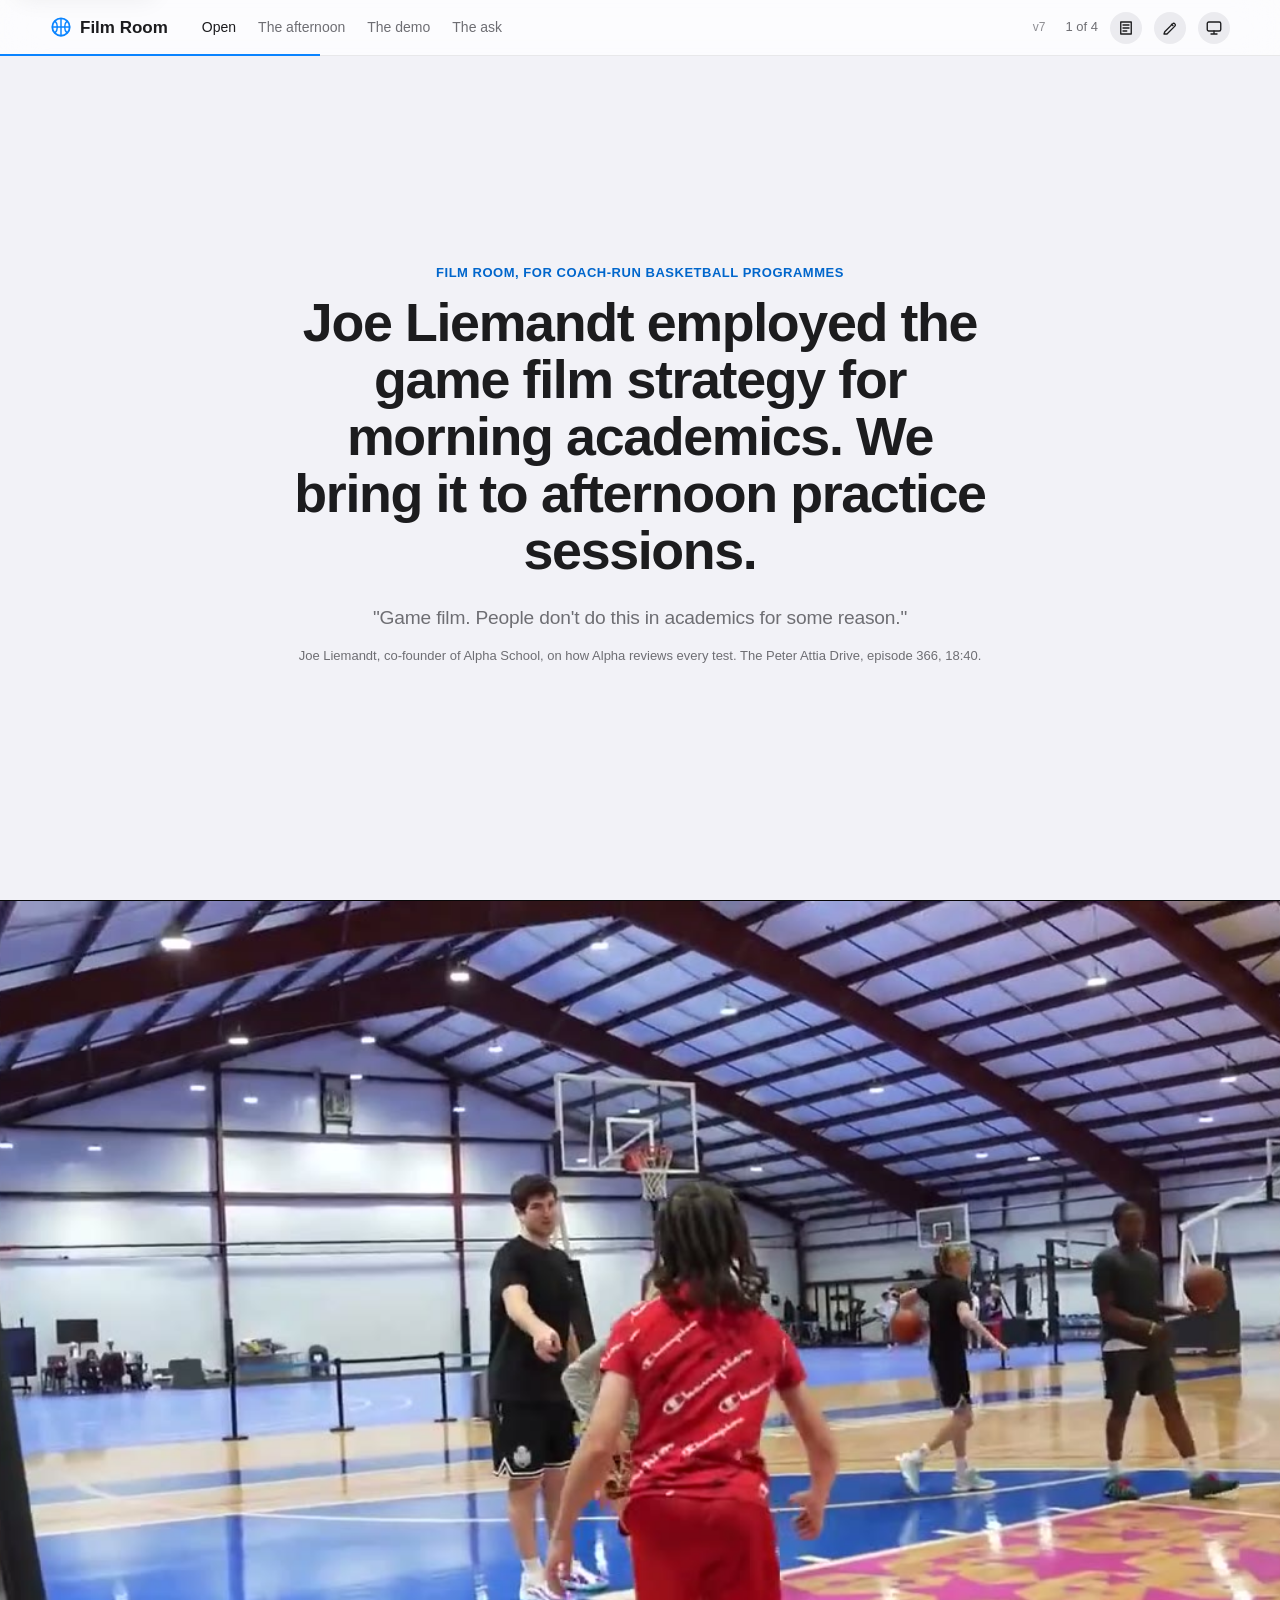
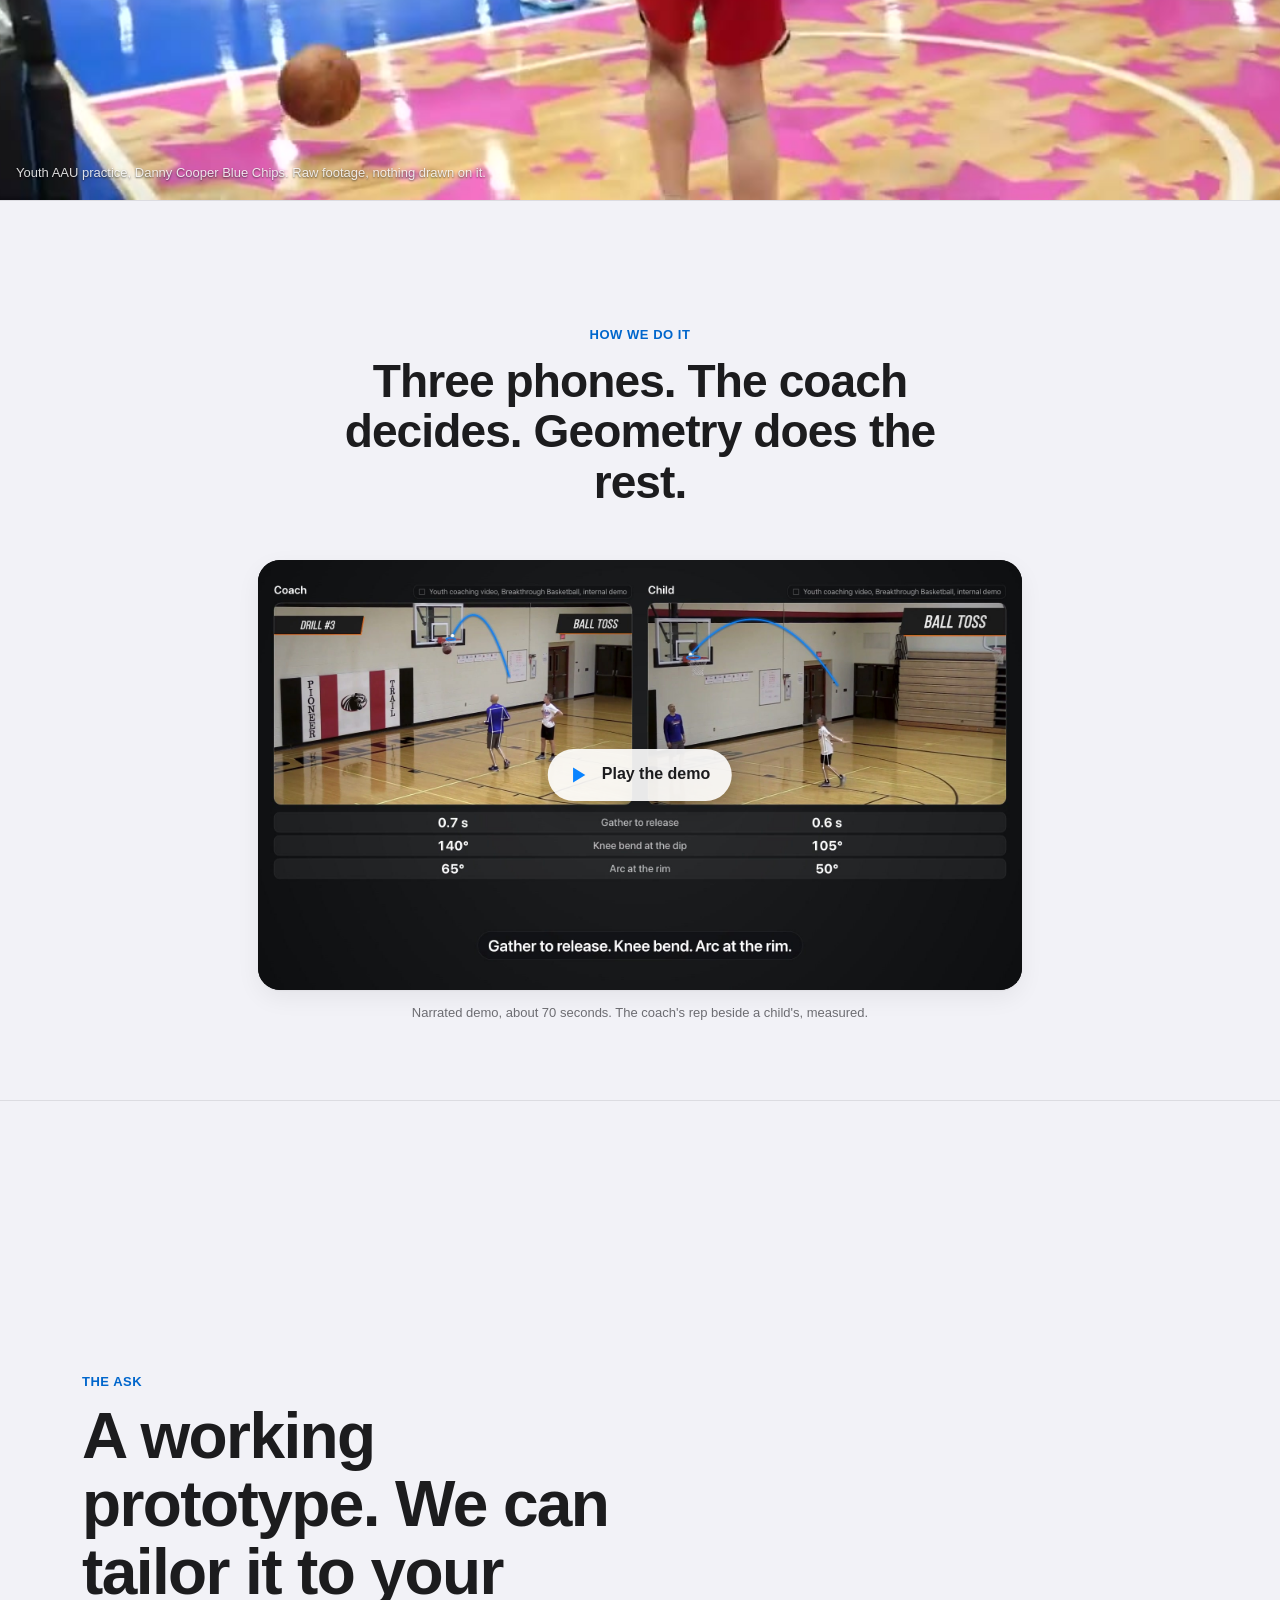
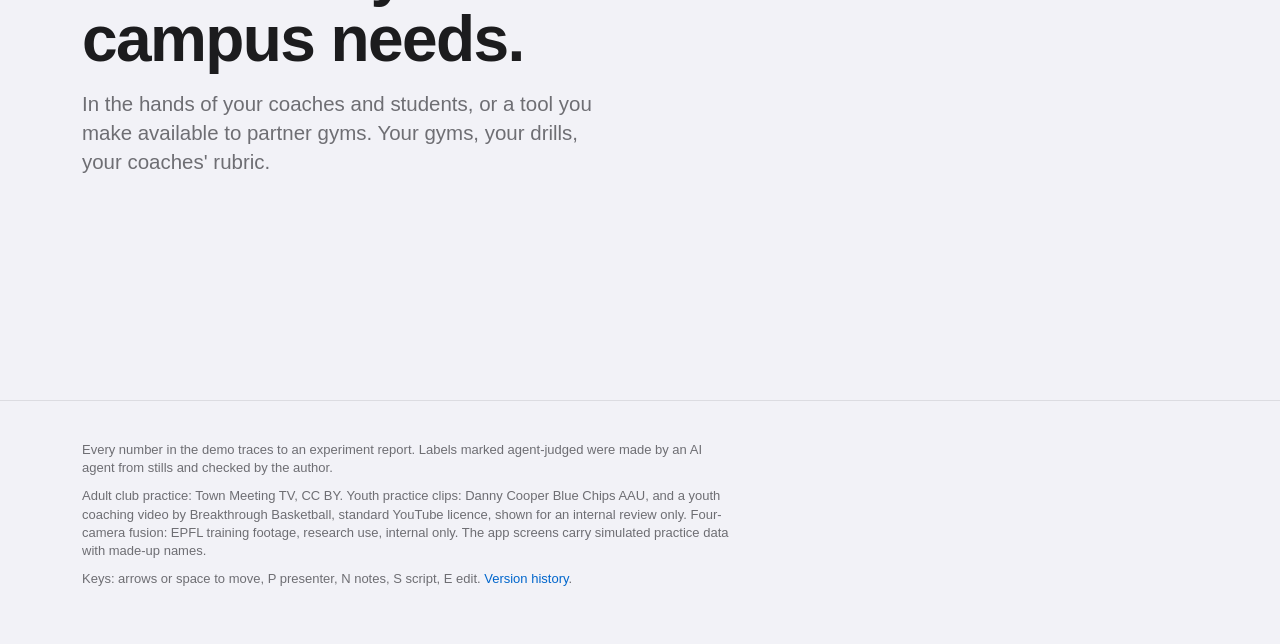
==== commit 7f436e58: "v7: raw youth practice loop on the footage screen, no overlays Co-Authored-By: Claude Fable 5.1 <nor" ====
--- a/index.html
+++ b/index.html
@@ -95,7 +95,7 @@
 <!-- CONTENT: everything the page shows and says. Edit mode rewrites this block; Publish commits the file. -->
 <script id="content" type="application/json">
 {
- "version": 6,
+ "version": 7,
  "history": [
   {
    "version": 1,
@@ -152,6 +152,15 @@
    "note": "Demo video v8 (71 s): numbers shown on screen, not spoken, matching the v5 script.",
    "changed": [
     "The demo"
+   ]
+  },
+  {
+   "version": 7,
+   "by": "Samkit Shah",
+   "at": "2026-10-15T20:00:00Z",
+   "note": "Footage screen is now raw youth practice with no overlays, for the Imagine paragraph.",
+   "changed": [
+    "The afternoon"
    ]
   }
  ],
@@ -169,20 +178,11 @@
   {
    "id": "footage",
    "kind": "fullvideo",
-   "title": "On real footage",
-   "src": "assets/clips/drills.mp4",
-   "poster": "assets/clips/drills.jpg",
-   "pills": [
-    [
-     "green",
-     "Shooting, measured"
-    ],
-    [
-     "amber",
-     "Dribbling and drives, prototype"
-    ]
-   ],
-   "caption": "Adult club practice (Town Meeting TV, CC BY), youth AAU practice and an adult training session, with our layers drawn on them.",
+   "title": "The afternoon",
+   "src": "assets/clips/practice.mp4",
+   "poster": "assets/clips/practice.jpg",
+   "pills": [],
+   "caption": "Youth AAU practice, Danny Cooper Blue Chips. Raw footage, nothing drawn on it.",
    "script": "Imagine a world where a coach does not have to keep tabs on twelve children and every rep they took. How well did they take it and Where exactly did it go wrong? Today that lives in the coach's head.\n\nImagine a child does not have to wait for the coach to show the drill again, or fight for his attention to get feedback. \n\nImagine a parent who can watch their child get better every week, and share a clip with the family.\n\nAnd the head office able to look across every campus, every gym, every session, on one screen. "
   },
   {
